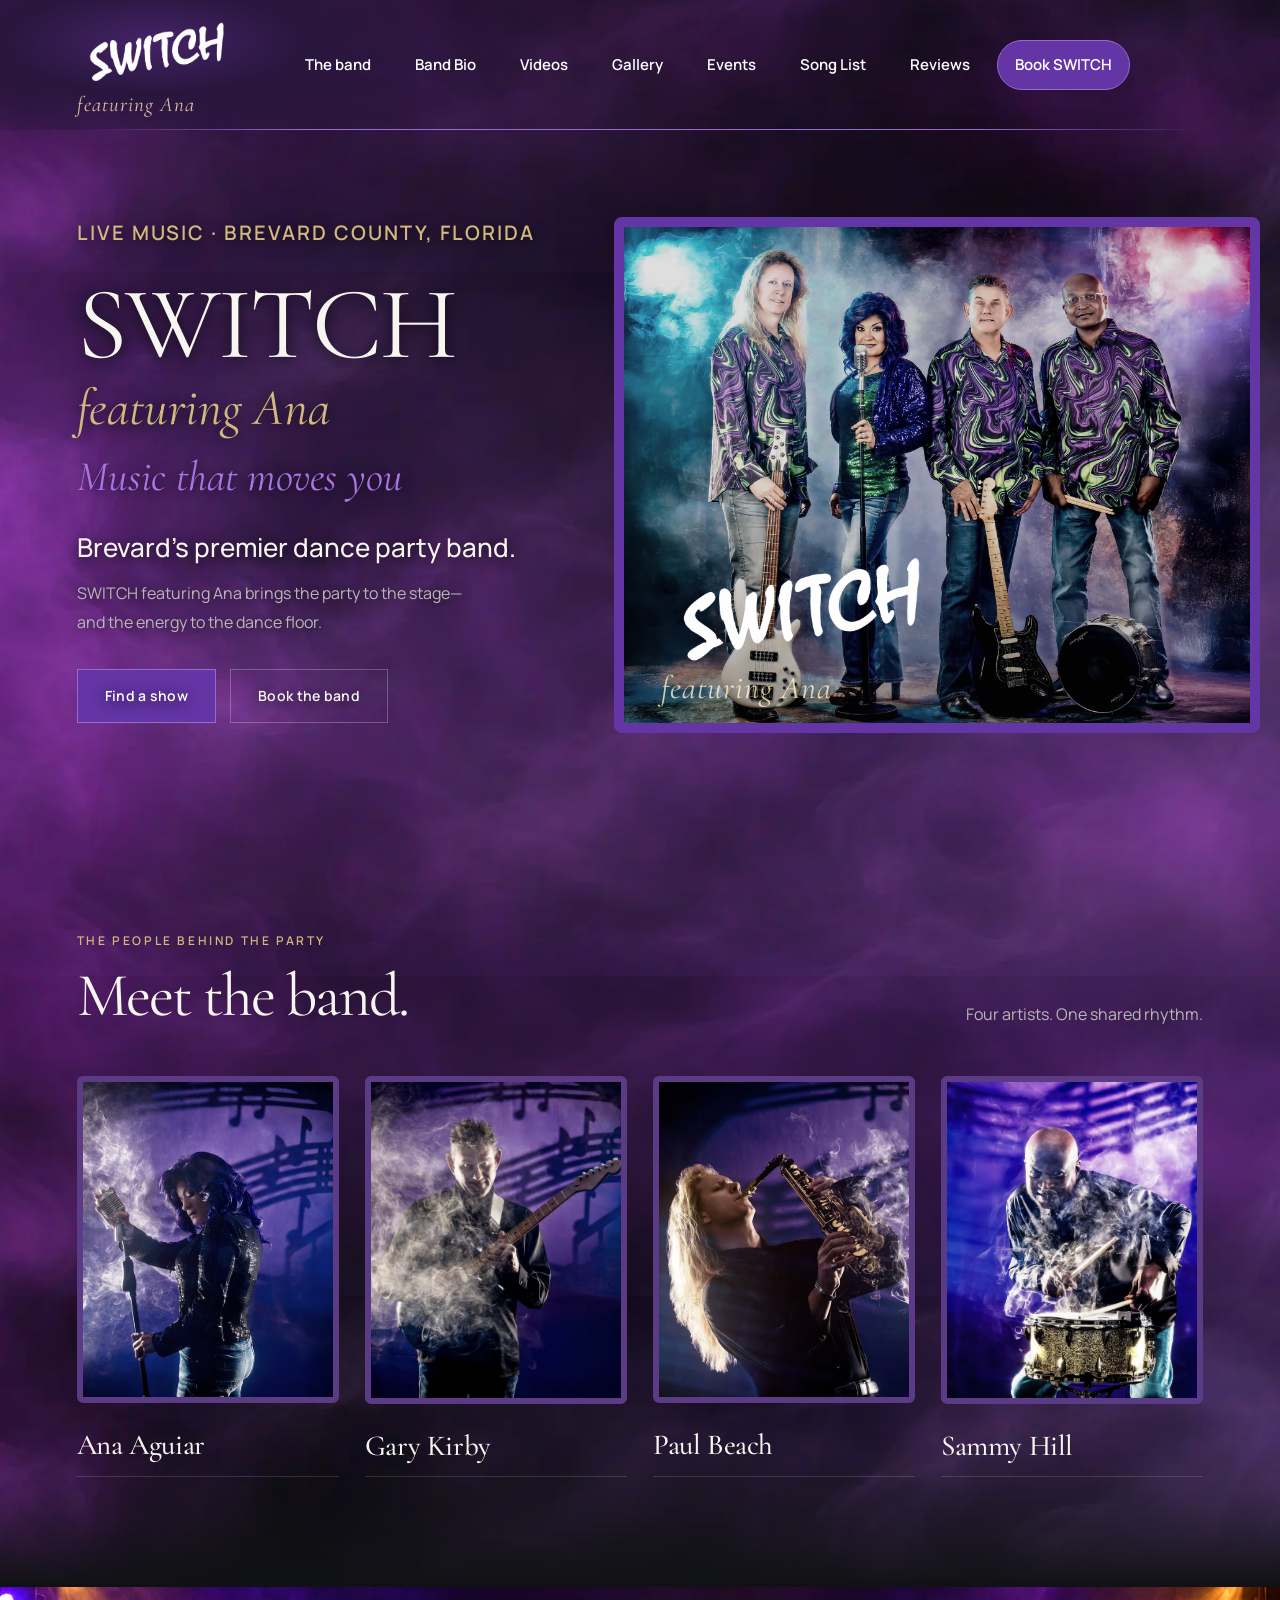
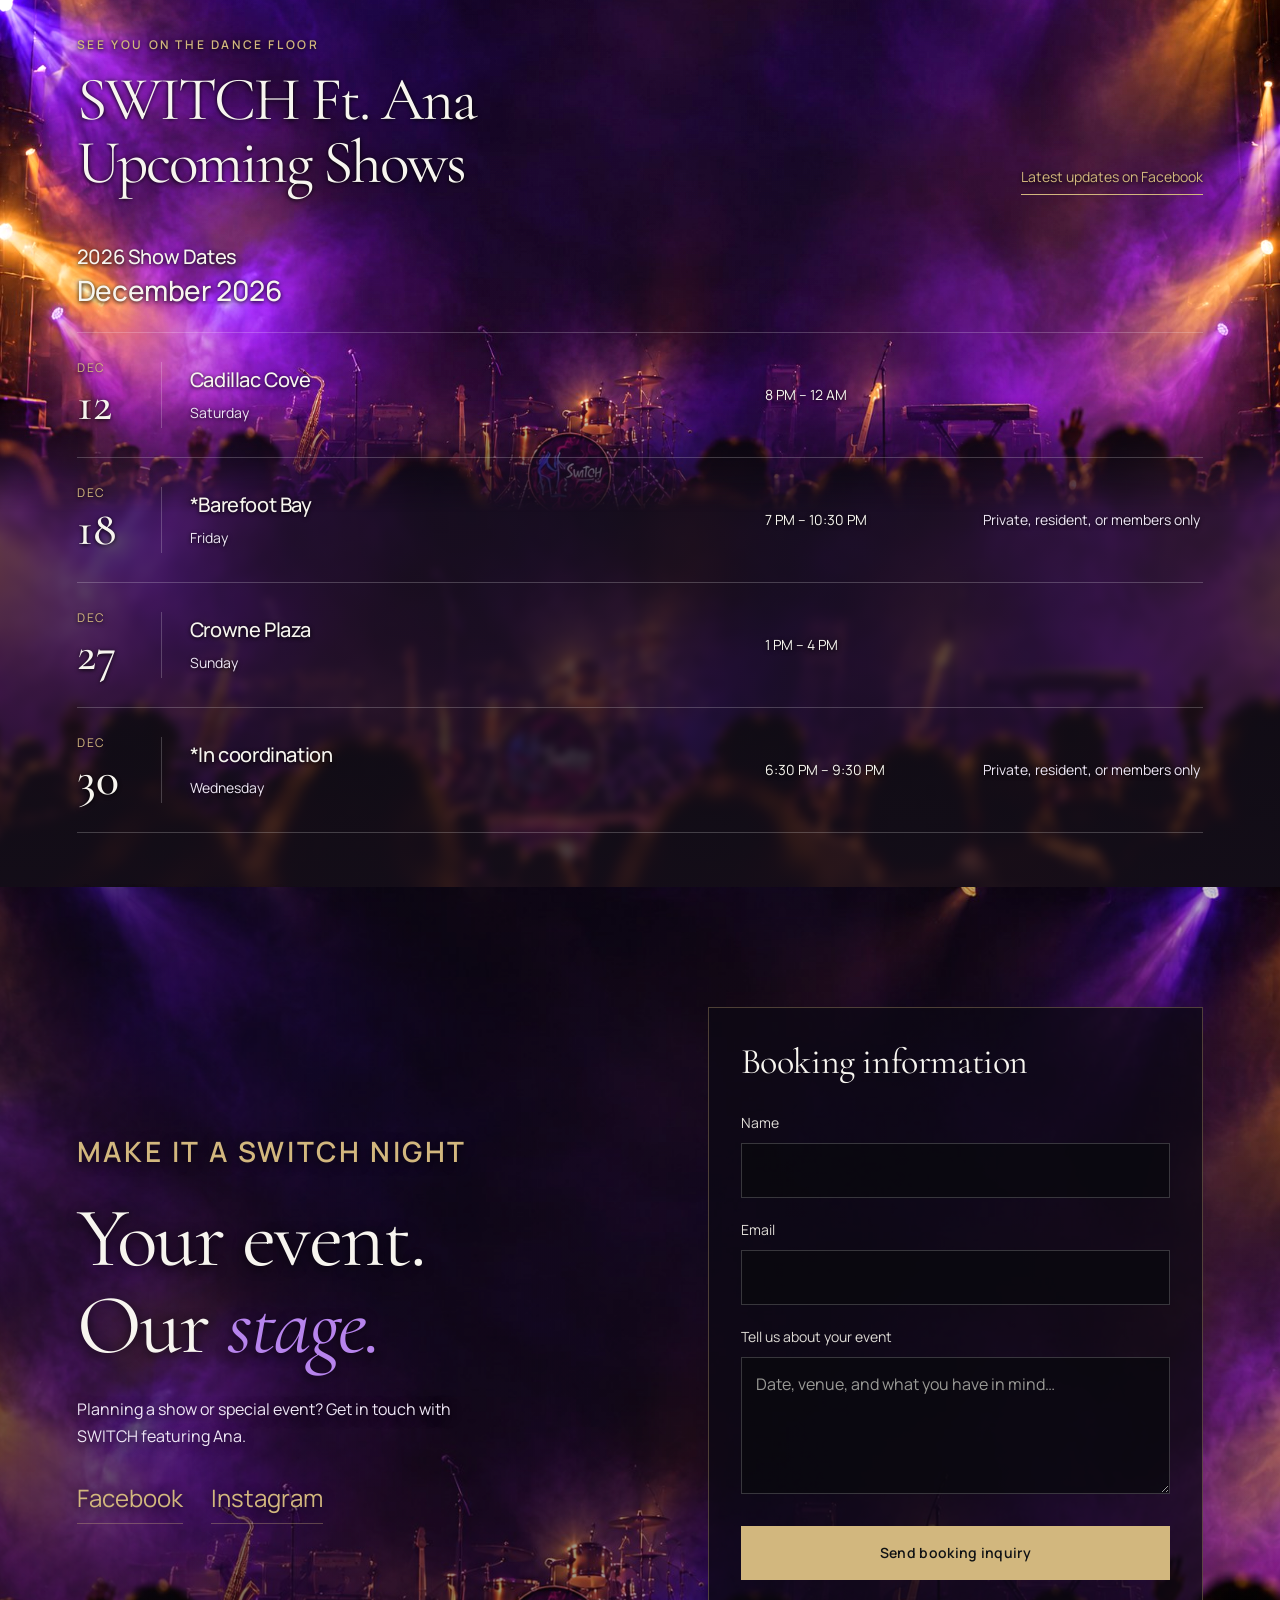
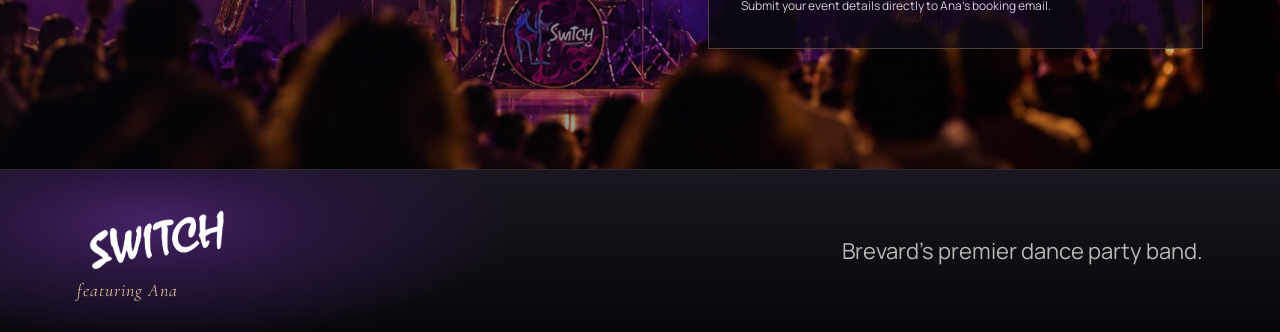
==== index.html @ efe0d5f7 "Match the animated mist to the Events stage haze" ====
<!doctype html>
<html lang="en">
<head>
  <meta charset="utf-8"><meta name="viewport" content="width=device-width, initial-scale=1">
  <script>
    // Fresh visits open at the top; section links within the site still work.
    if ('scrollRestoration' in history) history.scrollRestoration = 'manual';
    const arrivedFromSite = document.referrer && new URL(document.referrer).origin === location.origin;
    const isSectionLink = location.hash === '#events' || location.hash === '#booking';
    if (location.hash && !isSectionLink && !arrivedFromSite) {
      history.replaceState(history.state, '', location.pathname + location.search);
    }
    function scrollToHomeTop() {
      const root = document.documentElement;
      root.classList.add('jump-to-top');
      window.scrollTo(0, 0);
      root.classList.remove('jump-to-top');
    }

    function resetHomeScroll() {
      if (!location.hash || location.hash === '#top') scrollToHomeTop();
    }
    window.addEventListener('load', resetHomeScroll);
    window.addEventListener('pageshow', resetHomeScroll);
  </script>
  <title>SWITCH featuring Ana · Brevard’s premier dance party band</title>
  <meta name="description" content="SWITCH featuring Ana — Brevard's premier dance party band. Meet the band, explore shows, and plan your next event.">
  <link rel="icon" href="assets/favicon.svg" type="image/svg+xml"><link rel="stylesheet" href="style.css?v=larger-nav">
<style>
html.jump-to-top { scroll-behavior: auto; }

/* On phones, land on the band intro and the two-column portrait grid. */
.band-section { position: relative; }
#band { position: absolute; top: 0; }
@media (max-width: 700px) {
  .band-intro { position: relative; }
  #band { scroll-margin-top: 30px; }
}

/* Open Upcoming Shows at the top and fade the stage into the schedule. */
html:has(#events:target) {
  scroll-behavior: auto;
  scroll-padding-top: 0;
}
/* Keep the schedule in its own viewport-height scroll area. */
.home-page .events-section {
  display: grid;
  grid-template-rows: minmax(0, 1fr);
  height: 100svh;
  overflow: clip;
}
.home-page .events-scroll {
  position: relative;
  inset: auto;
  min-height: 0;
  margin-inline: 16px;
  padding-inline: calc(6vw - 16px);
  overflow-x: hidden;
  overflow-y: auto;
  touch-action: auto;
}

.home-page .events-stage-photo {
  width: auto;
  height: clamp(320px, 41vw, 550px);
  max-height: 65svh;
  aspect-ratio: auto;
  background: linear-gradient(#0e0a160d, #0e0a1633), var(--stage-photo) center 64% / cover no-repeat;
  filter: brightness(1.16) saturate(1.1);
  mask-image: linear-gradient(#000 78%, transparent);
}

.home-page .events-background::before {
  filter: blur(4px) brightness(1.1);
}
.home-page .events-background::after {
  background: linear-gradient(to bottom, #0e0a167a, #14101ba3 58%, #17101dd1);
}

/* Keep the drifting stage fog behind the content above Upcoming Shows. */
.home-page {
  position: relative;
  isolation: isolate;
}
.home-mist {
  position: absolute;
  inset: 0 0 auto;
  height: var(--mist-height, 100svh);
  z-index: -1;
  pointer-events: none;
  overflow: hidden;
  background:
    radial-gradient(ellipse at 0% 31%, #301344, transparent 60%),
    radial-gradient(ellipse at 100% 72%, #29113e, transparent 60%);
  mask-image: linear-gradient(#000 91%, transparent);
}
.home-mist::before,
.home-mist::after {
  content: "";
  position: absolute;
  inset: -48px -10%;
  background: url("assets/home-stage-mist.webp") center top / max(100%, 950px) auto repeat-y;
  mix-blend-mode: screen;
  will-change: transform;
}
.home-mist::before {
  opacity: .83;
  filter: saturate(1.6) brightness(1.12);
  animation: stage-mist-drift 22s ease-in-out infinite;
}
.home-mist::after {
  background-position: 38% 320px;
  opacity: .54;
  filter: saturate(1.8) brightness(1.2);
  animation: stage-mist-drift 31s ease-in-out -12s infinite reverse;
}
@keyframes stage-mist-drift {
  0%, 100% { transform: translate3d(-5%, 20px, 0) scale(1.035); }
  50% { transform: translate3d(5%, -25px, 0) scale(1); }
}
@media (max-width: 700px) {
  .home-mist::before { background-position: left top; }
  .home-mist::after { background-position: right 310px; }
}
@media (prefers-reduced-motion: reduce) {
  .home-mist::before,
  .home-mist::after {
    animation: none;
    will-change: auto;
  }
}
.home-page .hero-copy {
  text-shadow: 0 2px 14px #09080ecc;
}
.hero-copy h1 {
  font-size: clamp(60px, 8vw, 112px);
}
.hero-copy h1 span {
  display: block;
  margin-top: 5px;
  color: #d2b77e;
  font-size: clamp(30px, 4vw, 54px);
  font-style: italic;
  letter-spacing: normal;
}
.hero-tagline {
  margin: 20px 0 0;
  color: #a875e2;
  font: italic 400 clamp(27px, 3.3vw, 46px)/1.1 var(--serif);
}

.home-photo-frame{position:relative}
.home-photo-title{position:absolute;left:6%;bottom:2%;z-index:1;margin:0;font:700 clamp(38px,4.5vw,76px)/.95 var(--sans);letter-spacing:4px;color:#f7f5ef;text-shadow:0 2px 14px #000;pointer-events:none}
.home-photo-title span{display:block;font:italic 400 clamp(24px,2.5vw,38px)/1.3 var(--serif);letter-spacing:1px;color:#d2b77e;margin-top:10px}
@media(max-width:700px){.home-photo-title{font-size:clamp(38px,10vw,76px)}.home-photo-title span{font-size:clamp(24px,6vw,34px)}}
.home-photo-frame::after {
  content: "";
  position: absolute;
  inset: 60% 0 0;
  background: linear-gradient(transparent, rgba(9, 8, 14, .27));
  pointer-events: none;
}
</style><style>
/* Stage lighting carries the concert atmosphere into booking. */
.booking-section{
  position:relative;
  max-width:none;
  min-height:760px;
  background:linear-gradient(90deg,rgba(9,8,14,.58),rgba(9,8,14,.18)),url("assets/events-background-sax.jpg") center bottom/cover no-repeat;
  background-attachment:scroll;
  color:#f7f5ef;
}
.booking-copy{text-shadow:0 2px 12px rgba(0,0,0,.8)}
.booking-copy>p:not(.eyebrow){color:#eee6f5}
.booking-section form{
  background:rgba(12,8,20,.76);
  border:1px solid rgba(210,183,126,.32);
  padding:32px;
}
.booking-section input,.booking-section textarea{background:rgba(9,8,14,.8)}
.booking-section .form-note{color:#d7cede}
@media(max-width:700px){
  .booking-section{min-height:0;background-position:44% bottom;gap:36px}
  .booking-section form{padding:24px 20px}
}

/* Show the Events concert photo clearly behind the phone booking introduction. */
@media(max-width:700px){
  .booking-section{display:block;padding:0;background:#09080e;min-height:0}
  .booking-copy{min-height:100svh;padding:48px 6%;display:flex;flex-direction:column;justify-content:center;background:linear-gradient(180deg,rgba(9,8,14,.18),rgba(9,8,14,.5)),url("assets/events-background-sax.jpg") center center/cover no-repeat}
  .booking-section form{margin:32px 6% 48px}
}

/* Anchor social links at the bottom of the phone booking photo. */
@media(max-width:700px){
  .booking-copy{position:relative;padding-bottom:100px}
  .booking-copy .social{position:absolute;left:6%;right:6%;bottom:28px}
}

/* Place phone booking contact links at the top and bottom of the photo. */
@media(max-width:700px){
  .booking-copy{padding-top:96px;padding-bottom:96px}
  .booking-copy>p:has(>a[href^="mailto:"]){position:absolute;top:0;left:6%;right:6%;max-width:none;margin:0;padding:12px 0;line-height:1.5}
  .booking-copy .social{left:6%;right:6%;bottom:0;padding:12px 0}
}

/* Return Ana's email to the booking text inside the phone photo. */
@media(max-width:700px){
  .booking-copy{padding-top:48px}
  .booking-copy>p:has(>a[href^="mailto:"]){position:static;top:auto;left:auto;right:auto;max-width:390px;margin:28px 0;padding:0}
}

</style><style>.hero-photo .home-photo-title .home-band-logo{transform:translateY(clamp(14px,1.6vw,22px))}</style></head>
<body id="top" class="home-page">
<div class="home-mist" aria-hidden="true"></div>
<a class="skip" href="#main">Skip to content</a>
<header class="header"><a class="wordmark" href="index.html" aria-label="SWITCH featuring Ana home"><img class="header-band-logo" src="assets/switch-mistral-wordmark.png" alt="SWITCH"><span>featuring Ana</span></a><nav aria-label="Main navigation"><a href="index.html#band">The band</a><a href="band-bio.html#who-we-are">Band Bio</a><a href="videos.html#videos">Videos</a><a href="photos.html#gallery">Gallery</a><a href="#events">Events</a><a href="song-list.html#songs"><svg class="song-list-icon" viewBox="0 0 24 24" width="18" height="18" fill="none" stroke="currentColor" stroke-width="2" stroke-linecap="round" stroke-linejoin="round" aria-hidden="true"><path d="M9 18V5l12-2v13M9 5v4l12-2"/><ellipse cx="6" cy="18" rx="3" ry="2"/><ellipse cx="18" cy="16" rx="3" ry="2"/></svg><span>Song List</span></a><a href="reviews.html#reviews">Reviews</a><a href="#booking" class="nav-book">Book SWITCH</a></nav></header>
<main id="main">
<div class="home-intro">
<section class="hero">
  <div class="hero-copy"><p class="eyebrow">Live music · Brevard County, Florida</p><h1>SWITCH <span>featuring Ana</span></h1><p class="hero-tagline">Music that moves you</p><p class="intro">Brevard’s premier dance party band.</p><p class="hero-description">SWITCH featuring Ana brings the party to the stage—and the energy to the dance floor.</p><div class="hero-buttons"><a class="button primary" href="#events">Find a show</a><a class="button secondary" href="#booking">Book the band</a></div></div>
  <figure class="hero-photo"><div class="home-photo-frame"><img src="assets/switch-band-portrait.jpg" alt="SWITCH featuring Ana band portrait with colorful stage lighting"><div class="home-photo-title" aria-hidden="true"><img class="home-band-logo" src="assets/switch-mistral-wordmark.png" alt="" width="1920" height="832"><span>featuring Ana</span></div></div></figure>
</section>
<section class="section band-section"><div class="section-heading"><div><p class="eyebrow">The people behind the party</p><h2>Meet the band.</h2></div><p class="band-intro"><span id="band"></span>Four artists. One shared rhythm.</p></div>
<div class="band-grid">
  <article class="member"><img src="assets/ana-stage.jpeg" alt="Ana Aguiar" loading="lazy"><div><h3>Ana Aguiar</h3></div></article>
  <article class="member"><img src="assets/gary-stage.jpeg" alt="Gary Kirby" loading="lazy"><div><h3>Gary Kirby</h3></div></article>
  <article class="member"><img src="assets/paul-stage.jpeg" alt="Paul Beach" loading="lazy"><div><h3>Paul Beach</h3></div></article>
  <article class="member"><img src="assets/sammy-stage.jpeg" alt="Sammy Hill" loading="lazy"><div><h3>Sammy Hill</h3></div></article>
</div></section>
</div>
<section class="section events-section" id="events"><div class="events-background" aria-hidden="true"><div class="events-stage-photo"></div></div><div class="events-scroll" role="region" aria-label="Show schedule" tabindex="0"><div class="section-heading"><div><p class="eyebrow">See you on the dance floor</p><h2>SWITCH Ft. Ana<br>Upcoming Shows</h2></div><a class="text-link" href="https://www.facebook.com/switchfeaturingana" target="_blank" rel="noopener noreferrer">Latest updates on Facebook</a></div>
<h3>2026 Show Dates</h3>
<div class="schedule-month"><h3 class="schedule-month-title">November 2026</h3><div class="event-list"><article class="event"><div class="date"><span>NOV</span><strong>21</strong></div><div class="venue"><h3>Cadillac Cove</h3><p>Saturday</p></div><p class="time">8 PM – 12 AM</p><span class="event-note"></span></article><article class="event"><div class="date"><span>NOV</span><strong>28</strong></div><div class="venue"><h3>Crowne Plaza</h3><p>Saturday</p></div><p class="time">6 PM – 9 PM</p><span class="event-note"></span></article></div></div><div class="schedule-month"><h3 class="schedule-month-title">December 2026</h3><div class="event-list"><article class="event"><div class="date"><span>DEC</span><strong>05</strong></div><div class="venue"><h3>Lou’s Blues</h3><p>Saturday</p></div><p class="time">9 PM – 1 AM</p><span class="event-note"></span></article><article class="event"><div class="date"><span>DEC</span><strong>12</strong></div><div class="venue"><h3>Cadillac Cove</h3><p>Saturday</p></div><p class="time">8 PM – 12 AM</p><span class="event-note"></span></article><article class="event"><div class="date"><span>DEC</span><strong>18</strong></div><div class="venue"><h3>*Barefoot Bay</h3><p>Friday</p></div><p class="time">7 PM – 10:30 PM</p><span class="event-note">Private, resident, or members only</span></article><article class="event"><div class="date"><span>DEC</span><strong>27</strong></div><div class="venue"><h3>Crowne Plaza</h3><p>Sunday</p></div><p class="time">1 PM – 4 PM</p><span class="event-note"></span></article><article class="event"><div class="date"><span>DEC</span><strong>30</strong></div><div class="venue"><h3>*In coordination</h3><p>Wednesday</p></div><p class="time">6:30 PM – 9:30 PM</p><span class="event-note">Private, resident, or members only</span></article></div></div><p class="schedule-note"><a class="text-link" href="https://www.spacecoastlive.com/bands/touch-d" target="_blank" rel="noopener noreferrer">View SWITCH on Space Coast Live ↗</a></p></div></section>
<section class="section booking-section"><div class="booking-copy"><p class="eyebrow" id="booking">Make it a SWITCH night</p><h2>Your event.<br>Our <em>stage.</em></h2><p>Planning a show or special event? Get in touch with SWITCH featuring Ana.</p><div class="social"><a href="https://www.facebook.com/switchfeaturingana" target="_blank" rel="noopener noreferrer">Facebook</a><a href="https://www.instagram.com/switch.featuring.ana" target="_blank" rel="noopener noreferrer">Instagram</a></div></div>
<form id="booking-form" action="https://formsubmit.co/Ananfriendsent@aol.com" method="POST"><input type="hidden" name="_subject" value="SWITCH featuring Ana — Booking inquiry"><input type="hidden" name="_template" value="table"><input type="hidden" name="_url" value="https://switchftana.com/"><h3>Booking information</h3><label for="name">Name</label><input id="name" name="name" autocomplete="name" required><label for="email">Email</label><input id="email" name="email" type="email" autocomplete="email" required><label for="message">Tell us about your event</label><textarea id="message" name="message" rows="4" placeholder="Date, venue, and what you have in mind…" required></textarea><button type="submit" class="button primary">Send booking inquiry</button><p class="form-note">Submit your event details directly to Ana’s booking email.</p></form></section>
</main>
<footer><a class="wordmark" href="#" aria-label="SWITCH featuring Ana home"><img class="footer-band-logo" src="assets/switch-mistral-wordmark.png" alt="SWITCH"><span>featuring Ana</span></a><p>Brevard’s premier dance party band.</p></footer>
<script>
  const mist = document.querySelector('.home-mist');
  const header = document.querySelector('.header');
  const intro = document.querySelector('.home-intro');
  const eventsSection = document.querySelector('#events');
  const sizeMist = () => mist.style.setProperty('--mist-height', eventsSection.offsetTop + 'px');
  sizeMist();
  const mistLayout = new ResizeObserver(sizeMist);
  mistLayout.observe(header);
  mistLayout.observe(intro);

  document.querySelector('footer .wordmark').addEventListener('click', event => {
    if (event.button !== 0 || event.metaKey || event.ctrlKey || event.shiftKey || event.altKey) return;
    event.preventDefault();
    if (location.hash) history.replaceState(history.state, '', location.pathname + location.search);
    // Move keyboard focus to the header only for non-pointer activation.
    if (event.detail === 0) {
      document.querySelector('.header .wordmark').focus({ preventScroll: true });
    }
    scrollToHomeTop();
  });
</script>
<script src="script.js?v=booking-delivery-20261115"></script>
<script src="space-coast-events.js?v=20261111"></script></body></html>
---- style.css ----
@import url('https://fonts.googleapis.com/css2?family=Cormorant+Garamond:ital,wght@0,400;0,500;0,600;1,400;1,500&family=Manrope:wght@400;500;600;700&display=swap');
:root{--bg:#101214;--surface:#191b1e;--ink:#f7f5ef;--muted:#b9b8b5;--gold:#d2b77e;--line:#ffffff24;--serif:'Cormorant Garamond',Georgia,serif;--sans:'Manrope',Arial,sans-serif}
*{box-sizing:border-box}html{scroll-behavior:smooth;scroll-padding-top:30px}body{margin:0;background:var(--bg);color:var(--ink);font:400 16px/1.7 var(--sans);-webkit-font-smoothing:antialiased}a{color:inherit;text-decoration:none}a:hover{text-decoration:underline;text-underline-offset:6px}button,input,textarea{font:inherit}button,a,input,textarea{touch-action:manipulation}a:focus-visible,button:focus-visible,input:focus-visible,textarea:focus-visible{outline:2px solid var(--gold);outline-offset:6px}.skip{position:fixed;top:-100px;padding:12px;background:var(--ink);color:var(--bg);z-index:50}.skip:focus{top:10px}.header{max-width:1600px;margin:auto;min-height:110px;padding:24px 6%;display:flex;align-items:center;justify-content:space-between;gap:24px;border-bottom:1px solid var(--line)}.wordmark{font:600 34px/1 var(--sans);letter-spacing:6px}.wordmark span{display:block;font:italic 400 21px/1.2 var(--serif);letter-spacing:1px;margin-top:5px;color:var(--gold)}nav{display:flex;align-items:center;gap:36px;font-size:15px}.hero{max-width:1600px;margin:auto;display:grid;grid-template-columns:.85fr 1.15fr;min-height:690px;align-items:center;padding:68px 0 70px 6%;gap:4%}.hero-copy{padding:20px 0 28px;position:relative;z-index:1}.eyebrow{text-transform:uppercase;letter-spacing:2.6px;font-size:12px;font-weight:600;color:var(--gold);margin:0 0 24px}h1,h2{font-family:var(--serif);font-weight:400;line-height:1.02;letter-spacing:-2px;margin:0}h1{font-size:clamp(74px,7.7vw,122px)}em{font-weight:400;color:var(--gold)}.intro{font-size:18px;margin:28px 0 12px;font-weight:500}.hero-description{color:var(--muted);max-width:390px;margin:0 0 32px;line-height:1.8}.hero-buttons{display:flex;gap:14px;flex-wrap:wrap}.button{display:inline-flex;justify-content:center;align-items:center;min-height:52px;padding:14px 27px;font-size:14px;letter-spacing:.3px;font-weight:600;border:1px solid transparent;cursor:pointer;transition:background .2s,color .2s}.primary{background:var(--gold);color:var(--bg)}.primary:hover{background:#e5cb94;text-decoration:none}.secondary{border-color:#ffffff40;background:transparent;color:var(--ink)}.secondary:hover{background:#ffffff0e;text-decoration:none}.hero-photo{margin:0;position:relative;align-self:stretch;display:flex;flex-direction:column;justify-content:center;padding:14px 0 14px 18px}.hero-photo::before{content:'';position:absolute;inset:0 7% 35px 0;border:1px solid #d2b77e45;pointer-events:none}.hero-photo img{position:relative;display:block;width:100%;height:510px;object-fit:cover;object-position:48% center;filter:saturate(.65) brightness(.87)}.hero-photo figcaption{position:relative;padding:20px 24px 0 0;color:var(--muted);font-size:12px;letter-spacing:.8px}.hero-photo figcaption span{color:var(--gold);font-weight:600;letter-spacing:2px;margin-right:12px}.ribbon{max-width:1408px;margin:0 auto;display:flex;justify-content:space-between;gap:24px;padding:27px 0;border-top:1px solid var(--line);border-bottom:1px solid var(--line);color:var(--muted);font-size:12px;letter-spacing:2px;text-transform:uppercase}.ribbon span:first-child{color:var(--gold)}.section{max-width:1600px;margin:auto;padding:110px 6%}.section-heading{display:flex;align-items:flex-end;justify-content:space-between;gap:30px;margin-bottom:48px}h2{font-size:clamp(48px,4.8vw,76px)}.section-heading .eyebrow{margin-bottom:14px}.section-heading>p{color:var(--muted);margin:0;font-size:16px}.band-grid{display:grid;grid-template-columns:repeat(4,minmax(0,1fr));gap:26px}.member{margin:0}.member img{display:block;width:100%;aspect-ratio:4/5;object-fit:cover;filter:saturate(.65);transition:filter .3s}.member:hover img{filter:saturate(1)}.member>div{padding:22px 0 10px;display:flex;gap:16px;align-items:baseline;border-bottom:1px solid var(--line)}.member span{color:var(--gold);font-size:12px;letter-spacing:1px}h3{margin:0;font-weight:500;font-size:20px;line-height:1.4;letter-spacing:-.4px}.member h3{font-family:var(--serif);font-size:29px}.events-section{background:#f2f1ed;color:#202224;max-width:none}.events-section>.section-heading,.event-list,.schedule-note{max-width:1408px;margin-left:auto;margin-right:auto}.events-section .eyebrow{color:#80652f}.text-link{font-size:14px;border-bottom:1px solid currentColor;padding-bottom:5px;color:#6b522a}.event{display:grid;grid-template-columns:85px minmax(0,1fr) 170px 150px;gap:28px;align-items:center;padding:29px 0;border-top:1px solid #20222425}.event:last-child{border-bottom:1px solid #20222425}.date{line-height:1;text-align:left;border-right:1px solid #20222425}.date span{display:block;font-size:12px;letter-spacing:1.8px;color:#80652f;margin-bottom:6px}.date strong{font:500 48px/1 var(--serif)}.venue h3{font-size:20px}.venue p{font-size:14px;color:#63645f;margin:7px 0 0}.time{font-size:14px;margin:0;white-space:nowrap}.event>a{font-size:14px;color:#6b522a}.event-note{font-size:14px;color:#63645f}.schedule-note{font-size:13px;color:#63645f;margin-top:24px;margin-bottom:0}.booking-section{display:grid;grid-template-columns:1fr 1fr;gap:12%;align-items:center;padding-top:120px;padding-bottom:120px}.booking-copy h2{font-size:clamp(64px,6.6vw,102px)}.booking-copy>p:not(.eyebrow){color:var(--muted);max-width:390px;margin:28px 0}.social{display:flex;gap:28px;font-size:14px;color:var(--gold)}.social a{border-bottom:1px solid #d2b77e55;padding-bottom:4px}form{border:1px solid var(--line);background:var(--surface);padding:36px 40px}form h3{font:400 36px/1.2 var(--serif);margin-bottom:28px}label{display:block;margin:20px 0 8px;font-size:14px;color:#dedbd5}input,textarea{width:100%;min-width:0;color:var(--ink);background:var(--bg);border:1px solid #ffffff30;border-radius:0;padding:13px 14px}input::placeholder,textarea::placeholder{color:#9a9a96}textarea{resize:vertical}form .button{width:100%;margin-top:24px}.form-note{font-size:12px;color:var(--muted);margin:16px 0 0;line-height:1.7}#inquiry-preview{border-top:1px solid var(--line);padding-top:20px;margin-top:24px;white-space:pre-wrap;overflow-wrap:anywhere;font-size:14px}footer{display:flex;align-items:center;justify-content:space-between;gap:30px;max-width:1600px;margin:auto;padding:38px 6%;border-top:1px solid var(--line)}footer .wordmark{font-size:25px;letter-spacing:4px}footer .wordmark span{font-size:18px}footer p,footer>a:last-child{color:var(--muted);font-size:14px}
@media(min-width:1601px){.ribbon{max-width:1408px}}
@media(max-width:1600px){.ribbon{margin-left:6%;margin-right:6%}}
@media(max-width:1000px){.hero{min-height:580px;padding-top:50px;padding-bottom:50px;gap:3%;grid-template-columns:1fr 1fr}h1{font-size:86px}.hero-photo img{height:440px}.intro{font-size:16px}.section{padding-top:80px;padding-bottom:80px}.band-grid{gap:18px}.member h3{font-size:25px}.event{grid-template-columns:70px minmax(0,1fr) 140px;gap:20px}.event>a,.event-note{grid-column:2}.booking-section{gap:6%}form{padding:30px}.section-heading{gap:24px}.section-heading>p{max-width:210px}}
@media(max-width:700px){.header{min-height:95px;padding:20px 6%;gap:16px}.wordmark{font-size:26px;letter-spacing:4px}.wordmark span{font-size:19px}nav{gap:18px}nav .nav-book{padding:10px 14px}nav>a:first-child{display:none}.hero{display:flex;flex-direction:column;align-items:stretch;padding:42px 6% 38px;gap:30px;min-height:0}.hero-copy{padding:0}h1{font-size:clamp(70px,15vw,105px)}.hero-copy h1 br{display:none}.eyebrow{letter-spacing:2px;margin-bottom:22px}.intro{margin-top:24px;font-size:18px}.hero-description{max-width:100%;margin-bottom:26px}.hero-photo{padding:12px 0 12px 12px}.hero-photo img{height:auto;aspect-ratio:1.47;object-position:center}.hero-photo::before{inset:0 18px 35px 0}.hero-photo figcaption{font-size:12px;padding-top:16px}.ribbon{font-size:12px;letter-spacing:1px;padding:22px 0}.ribbon span:last-child{display:none}.section{padding:64px 6%}.section-heading{flex-direction:column;align-items:flex-start;gap:20px;margin-bottom:32px}.section-heading>p{max-width:none}h2{font-size:52px;letter-spacing:-1.3px}.band-grid{grid-template-columns:repeat(2,minmax(0,1fr));gap:26px 18px}.member>div{gap:10px;padding:15px 0 10px}.member h3{font-size:26px}.member img{aspect-ratio:1/1.15}.event{grid-template-columns:58px minmax(0,1fr);gap:9px 18px;padding:24px 0}.date{grid-row:span 2}.date strong{font-size:42px}.venue h3{font-size:18px}.venue p{font-size:14px}.time{grid-column:2}.event>a,.event-note{grid-column:2}.booking-section{grid-template-columns:1fr;gap:40px}.booking-copy h2{font-size:76px}.booking-copy>p:not(.eyebrow){max-width:100%}form{padding:28px 24px}footer{flex-wrap:wrap;padding:32px 6%;gap:25px}footer p{order:3;width:100%;margin:0}footer>a:last-child{max-width:150px}.button{padding:13px 22px}}
@media(max-width:380px){nav{gap:12px;font-size:14px}.wordmark{font-size:23px;letter-spacing:3px}.nav-book{padding:9px!important}.member h3{font-size:23px}.hero-buttons{gap:10px}.button{padding:13px 18px}.ribbon{letter-spacing:.3px}}
@media(prefers-reduced-motion:reduce){html{scroll-behavior:auto}*{transition:none!important}}

/* Purple navigation tiles, shared by every page. */
.header{flex-wrap:wrap}nav{gap:10px;flex-wrap:wrap;justify-content:flex-end}nav>a,nav .nav-book{display:inline-flex;align-items:center;justify-content:center;min-height:46px;padding:11px 17px;color:#fff;font-weight:600}nav>a:hover,nav>a[aria-current="page"]{text-decoration:underline;text-underline-offset:5px}.inner-page{min-height:65vh}.inner-page .section{padding-top:55px}.back-link{font-size:14px;color:var(--gold);border-bottom:1px solid #d2b77e55;padding-bottom:5px}.page-heading{margin:45px 0 50px;max-width:900px}.page-heading .eyebrow{margin-bottom:18px}.page-heading h1{font-size:clamp(54px,6vw,90px)}.bio-layout{display:grid;grid-template-columns:1.2fr 1fr;gap:6%;align-items:center}.bio-photo{display:block;width:100%;aspect-ratio:1.5;object-fit:cover}.bio-copy p{color:var(--muted);margin:0 0 24px}.page-members{margin-top:80px}.page-members h2{margin-bottom:35px}.video-empty{border:1px solid #976bce66;background:#6435a518;padding:48px;max-width:850px}.video-empty h2{font-size:44px}.video-empty p{color:var(--muted);margin:20px 0 28px}.photo-gallery{display:grid;grid-template-columns:repeat(2,minmax(0,1fr));gap:32px}.photo-gallery figure{margin:0}.photo-gallery img{display:block;width:100%;aspect-ratio:4/5;object-fit:cover}.photo-gallery .gallery-wide{grid-column:1/-1}.photo-gallery .gallery-wide img{aspect-ratio:1.8}.photo-gallery figcaption{padding:16px 0;color:var(--muted);border-bottom:1px solid var(--line)}
@media(max-width:1000px){.header{gap:22px}nav{max-width:100%;gap:8px}nav>a,nav .nav-book{padding:10px 14px}}
@media(max-width:700px){.header{align-items:flex-start}nav{width:100%;justify-content:flex-start;display:grid;grid-template-columns:repeat(3,minmax(0,1fr));gap:8px}nav>a:first-child{display:inline-flex}nav>a,nav .nav-book{min-height:46px;padding:10px 8px;font-size:14px}.inner-page .section{padding-top:32px}.page-heading{margin:32px 0}.bio-layout{grid-template-columns:1fr;gap:28px}.page-members{margin-top:55px}.video-empty{padding:28px 22px}.video-empty h2{font-size:36px}.photo-gallery{gap:24px 16px}.photo-gallery .gallery-wide img{aspect-ratio:1.4}}
@media(max-width:380px){nav{grid-template-columns:repeat(2,minmax(0,1fr))}.nav-book{padding:10px 8px!important}}

.performance-video{margin:0;max-width:1100px}.performance-video video{display:block;width:100%;height:auto;aspect-ratio:910/512;background:#000;border:1px solid #976bce66;border-radius:5px}.performance-video figcaption{padding:18px 0;color:var(--muted);font-size:16px;border-bottom:1px solid var(--line)}

.performance-video + .performance-video{margin-top:48px}

/* Keep the complete band portrait visible on every screen. */
.hero-photo img{height:auto;aspect-ratio:auto;object-fit:contain;}
.hero-photo{transform:translateX(-20px)}
@media(max-width:700px){.hero-photo{transform:translateX(-8px)}}

.page-heading .stage-heading{padding-left:20px}

.member img[src="assets/paul-stage.jpeg"],.photo-gallery img[src="assets/paul-stage.jpeg"]{object-position:15% center}

.photo-gallery .anniversary-poster{grid-column:1/-1;width:100%;max-width:800px;margin-inline:auto}.photo-gallery .anniversary-poster img{height:auto;aspect-ratio:auto;object-fit:contain}

.artist-biography{margin-top:64px;padding-top:40px;border-top:1px solid var(--line);max-width:950px}.artist-biography h2{font-size:clamp(36px,4vw,58px);line-height:1.15;letter-spacing:-1px;margin-bottom:26px}.artist-biography p{font-size:1.5rem;line-height:1.8;color:var(--muted);margin:0 0 24px}

.bio-copy p{font-size:1.5rem;line-height:1.8}

.hero-copy .eyebrow{font-size:1.25rem;line-height:1.5;letter-spacing:2px}

.hero-copy .intro{font-size:1.625rem;line-height:1.5}

.schedule-month{max-width:1408px;margin:0 auto 48px}.schedule-month-title{font-size:1.75rem;margin-bottom:22px}.events-section .event{grid-template-columns:85px minmax(0,1fr) 190px 220px}.events-section .event-note{font-size:14px;line-height:1.5}@media(max-width:1000px){.events-section .event{grid-template-columns:70px minmax(0,1fr) 190px}.events-section .event-note{grid-column:2}}@media(max-width:700px){.events-section .event{grid-template-columns:58px minmax(0,1fr)}.events-section h2{font-size:clamp(36px,8vw,52px)}.schedule-month-title{font-size:1.5rem}}

.photo-gallery .heritage-photo{grid-column:1/-1}.photo-gallery .heritage-photo img{height:auto;aspect-ratio:auto;object-fit:contain}

.page-heading.photos-heading{max-width:1100px;margin:80px auto 90px;text-align:center}.photos-heading h1{line-height:1.18;letter-spacing:-1px}.photos-heading .eyebrow{margin-bottom:28px}
@media(max-width:700px){.page-heading.photos-heading{margin:56px auto 64px}.photos-heading h1{font-size:clamp(40px,8vw,56px);line-height:1.2;letter-spacing:0}}

.photo-gallery .stage-plot{grid-column:1/-1}.photo-gallery .stage-plot img{height:auto;aspect-ratio:auto;object-fit:contain}

.photo-gallery .gallery-portrait img{height:auto;aspect-ratio:auto;object-fit:contain}

/* Song List navigation and page. */
nav>a .song-list-icon{display:none}.song-list-content{max-width:950px}.song-list-empty{color:var(--muted);font-size:1.125rem}#song-list{padding-left:1.5rem;font-size:1.125rem;line-height:1.8}

/* Keep the stage lights visible behind the scrolling schedule. */
.events-section{position:relative;isolation:isolate;background:#100a19;color:#f7f5ef;text-shadow:0 1px 4px #000}
.events-background {
  --stage-photo: url("assets/events-background-sax.jpg");
  position: absolute;
  inset: 0;
  z-index: -1;
  overflow: hidden;
  pointer-events: none;
}
.events-background::before,
.events-background::after {
  content: "";
  position: absolute;
  inset: 0;
}
.events-background::before {
  inset: -12px;
  background: var(--stage-photo) center / cover no-repeat;
  filter: blur(7px);
}
.events-background::after {
  background:
    radial-gradient(ellipse at 20% 5%, #59359055 0%, transparent 60%),
    linear-gradient(to bottom, #0e0a16a6, #14101bc2 58%, #17101de0);
}
/* Fade the clear stage shot into the softer background below. */
.events-stage-photo {
  position: absolute;
  z-index: 1;
  inset: 0 0 auto;
  width: 100%;
  aspect-ratio: 1672 / 941;
  max-height: min(52svh, 400px);
  background: linear-gradient(#0e0a1633, #0e0a164d), var(--stage-photo) center 68% / cover no-repeat;
  mask-image: linear-gradient(#000 89%, transparent);
}

.events-section .eyebrow,.events-section .text-link,.events-section .date span{color:#d2b77e}
.events-section .event,.events-section .date{border-color:#ffffff35}
.events-section .venue p,.events-section .event-note,.events-section .schedule-note{color:#eee6f5}


/* Bring the Photos heading and gallery closer to the navigation. */
.inner-page .section:has(>.photos-heading){padding-top:24px}
.page-heading.photos-heading{margin:12px auto 36px}
@media(max-width:700px){.inner-page .section:has(>.photos-heading){padding-top:16px}.page-heading.photos-heading{margin:8px auto 28px}}

/* Use the phone Events experience on every screen. */
.events-section{height:100svh;min-height:0;padding:0;overflow:hidden}
.events-scroll{display:block;position:absolute;inset:0;overflow-x:hidden;overflow-y:auto;padding:48px 6% 40px;-webkit-overflow-scrolling:touch;touch-action:pan-y pinch-zoom}
.events-scroll>.section-heading{max-width:1408px;margin-left:auto;margin-right:auto}
.events-scroll:focus-visible{outline:2px solid var(--gold);outline-offset:-2px}
@media (max-width: 700px) {
  .events-background::before { background-position: 18% top; }
}
.performance-video video{border:6px solid #6435a5;border-radius:6px;box-shadow:none;aspect-ratio:auto}
.performance-video .vertical-video-frame{border:6px solid #6435a5;border-radius:6px;box-shadow:none}
.performance-video .vertical-video-frame video{border:0;border-radius:0;box-shadow:none}

.photo-gallery .concert-poster{grid-column:1/-1;width:100%;margin:0}.photo-gallery .concert-poster img{width:100%;height:auto;aspect-ratio:auto;object-fit:contain}

/* Match the video frames, directly against each photo edge. */
.photo-gallery img{box-sizing:border-box;border:6px solid #6435a5;border-radius:6px}

/* End the first photo frame at the stage edge, above its black bottom strip. */
.photo-gallery .concert-poster img{box-sizing:content-box;width:calc(100% - 12px);height:auto;aspect-ratio:1375/1123;object-fit:cover;object-position:center top}

/* Purple photo frames, matching the gallery and videos. */
.hero-photo::before{display:none;border:0}
.hero-photo img,.member img,.bio-photo{box-sizing:border-box;border:6px solid #6435a5;border-radius:6px}

/* Use the band wordmark over the homepage photo. */
.home-photo-title{mix-blend-mode:screen}
.hero-photo .home-photo-title .home-band-logo{display:block;width:clamp(165px,22vw,330px);max-width:100%;height:auto;aspect-ratio:auto;object-fit:contain;border:0;border-radius:0;filter:none;background:#000}
.home-photo-title span{margin-top:0}
@media(max-width:700px){.hero-photo .home-photo-title .home-band-logo{width:clamp(165px,44vw,265px)}}

/* Bring the two homepage logo lines closer independently. */
.hero-photo .home-photo-title .home-band-logo{transform:translateY(clamp(6px,1vw,14px))}
.home-photo-title span{transform:translateY(-4px)}

/* Match homepage accents to the purple header links. */
.hero-copy h1 em{color:#6435a5}
.hero-buttons .primary{background:#6435a5;border-color:#976bce;color:#fff}
.hero-buttons .primary:hover{background:#7c46c1;border-color:#bb96ef;color:#fff}

/* Match every media frame to the homepage navigation purple. */
.video-empty{border-color:#6435a5}

/* Purple homepage ribbon with larger lettering. */
.ribbon{background:#6435a5;border-color:#6435a5;padding:24px 28px;gap:16px 24px;flex-wrap:wrap;font-size:clamp(15px,1.3vw,18px);font-weight:600;letter-spacing:1.6px;color:#fff}
.ribbon span:first-child{color:#fff}
@media(max-width:700px){.ribbon{padding:20px 6%;font-size:15px;letter-spacing:1px;gap:14px 20px}}

/* Match the top header name to the band wordmark on the photo. */
.header .wordmark{mix-blend-mode:screen}
.header .wordmark .header-band-logo{display:block;width:160px;max-width:100%;height:auto;margin:-6px 0;border:0;border-radius:0;background:#000}
@media(max-width:700px){.header .wordmark .header-band-logo{width:130px;margin:-5px 0}}

/* Bolder homepage photo frame in the navigation purple. */
.home-photo-frame{border:10px solid #6435a5;border-radius:8px;overflow:hidden}
.hero-photo .home-photo-frame>img{border:0;border-radius:0}

/* Reduce footer vertical spacing by twenty percent. */
footer{padding-top:30.4px;padding-bottom:30.4px;gap:24px}
footer p{font-size:clamp(18px,2vw,22px);line-height:1.4}
@media(max-width:700px){footer{padding-top:25.6px;padding-bottom:25.6px;gap:20px}}
/* Match footer branding to the band logo in the header. */
footer .wordmark{mix-blend-mode:screen}
footer .wordmark .footer-band-logo{display:block;width:160px;max-width:100%;height:auto;margin:-6px 0;border:0;border-radius:0;background:#000}
@media(max-width:700px){footer .wordmark .footer-band-logo{width:130px;margin:-5px 0}}

/* Band Bio title uses the same wordmark and gold subtitle. */
.bio-brand-heading{display:flex;align-items:center;gap:16px 24px;flex-wrap:wrap;mix-blend-mode:screen}
.bio-band-name{display:inline-flex;flex-direction:column;align-items:center;max-width:calc(100% - 24px);margin-left:14px;letter-spacing:normal}
.bio-band-name>img{display:block;width:clamp(120px,17vw,230px);max-width:100%;height:auto;border:0;background:#000;margin:-8px 0}
.bio-band-name>span{align-self:flex-start;margin-left:0;font:italic 400 clamp(24px,2.6vw,36px)/1.2 var(--serif);color:#d2b77e;letter-spacing:1px}

/* Keep phone navigation pills even and their labels on one line. */
@media(max-width:700px){.header nav>a{white-space:nowrap;font-size:14px;gap:5px;padding:10px 6px;justify-content:center}.header nav .nav-book{padding:10px 4px!important}}
@media(max-width:360px){.header nav>a{font-size:13px;padding:10px 4px}.header nav>a svg{width:15px;height:15px}}

/* Purple emphasis for the booking heading. */
.booking-section .booking-copy h2 em{color:#b784ed}

/* Larger booking invitation across screen sizes. */
.booking-section .booking-copy .eyebrow{font-size:clamp(20px,2.2vw,28px);line-height:1.4}

/* Larger booking social links with comfortable touch targets. */
.booking-section .social{font-size:clamp(20px,2vw,24px);flex-wrap:wrap;gap:12px 28px}
.booking-section .social a{display:inline-flex;align-items:center;min-height:44px}

/* Align the ribbon beneath the portrait with its right edge. */
@media(min-width:701px){.ribbon{max-width:1484px;margin-left:max(6%,calc((100% - 1600px)/2 + 96px));margin-right:20px}}

.photo-gallery .gallery-full-image img {
  height: auto;
  aspect-ratio: auto;
  object-fit: contain;
}

/* Soft violet stage lighting behind the header and footer wordmarks. */
.header, footer {
  --wordmark-glow: radial-gradient(
    ellipse 360px 125px at clamp(90px, 12%, 180px) 32%,
    #452367 0%, #28163d 42%, transparent 100%
  );
}

.header:has(> .wordmark) {
  background-image: var(--wordmark-glow);
}

footer {
  background: var(--wordmark-glow), linear-gradient(180deg, #1a1720, #070609);
}

@media (max-width: 700px) {
  .header, footer {
    --wordmark-glow: radial-gradient(
      ellipse 250px 105px at 88px var(--wordmark-glow-center, 30%),
      #452367 0%, #28163d 42%, transparent 100%
    );
  }

  .header {
    --wordmark-glow-center: 48px;
  }
}

/* Leave enough scroll room to bring the booking heading to the top. */
@media (min-width: 701px) {
  .booking-section:has(#booking:target) {
    min-height: max(760px, 100svh);
    align-items: start;
  }
}

/* Keep the shared header compact and tie it to the purple navigation. */
.header {
  position: relative;
  min-height: 0;
  padding-block: 13px;
  gap: 14px clamp(26px, 4vw, 56px);
  border-bottom: 0;
}

.header::after {
  content: "";
  position: absolute;
  inset: auto 6% 0;
  height: 1px;
  background: linear-gradient(90deg, transparent, #976bce 20%, #976bce 80%, transparent);
  pointer-events: none;
}

.header:has(> .wordmark),
.header:has(> .wordmark) nav {
  justify-content: flex-start;
}

@media (max-width: 700px) {
  .header {
    padding-block: 10px 14px;
    row-gap: 12px;
  }
}

/* Give the booking link its purple pill shape. */
.header nav > a.nav-book {
  background-color: #6435a5;
  border: 1px solid #976bce;
  border-radius: 999px;
}

.header nav > a.nav-book:hover {
  background-color: #7c46c1;
  border-color: #bb96ef;
  text-decoration: none;
}
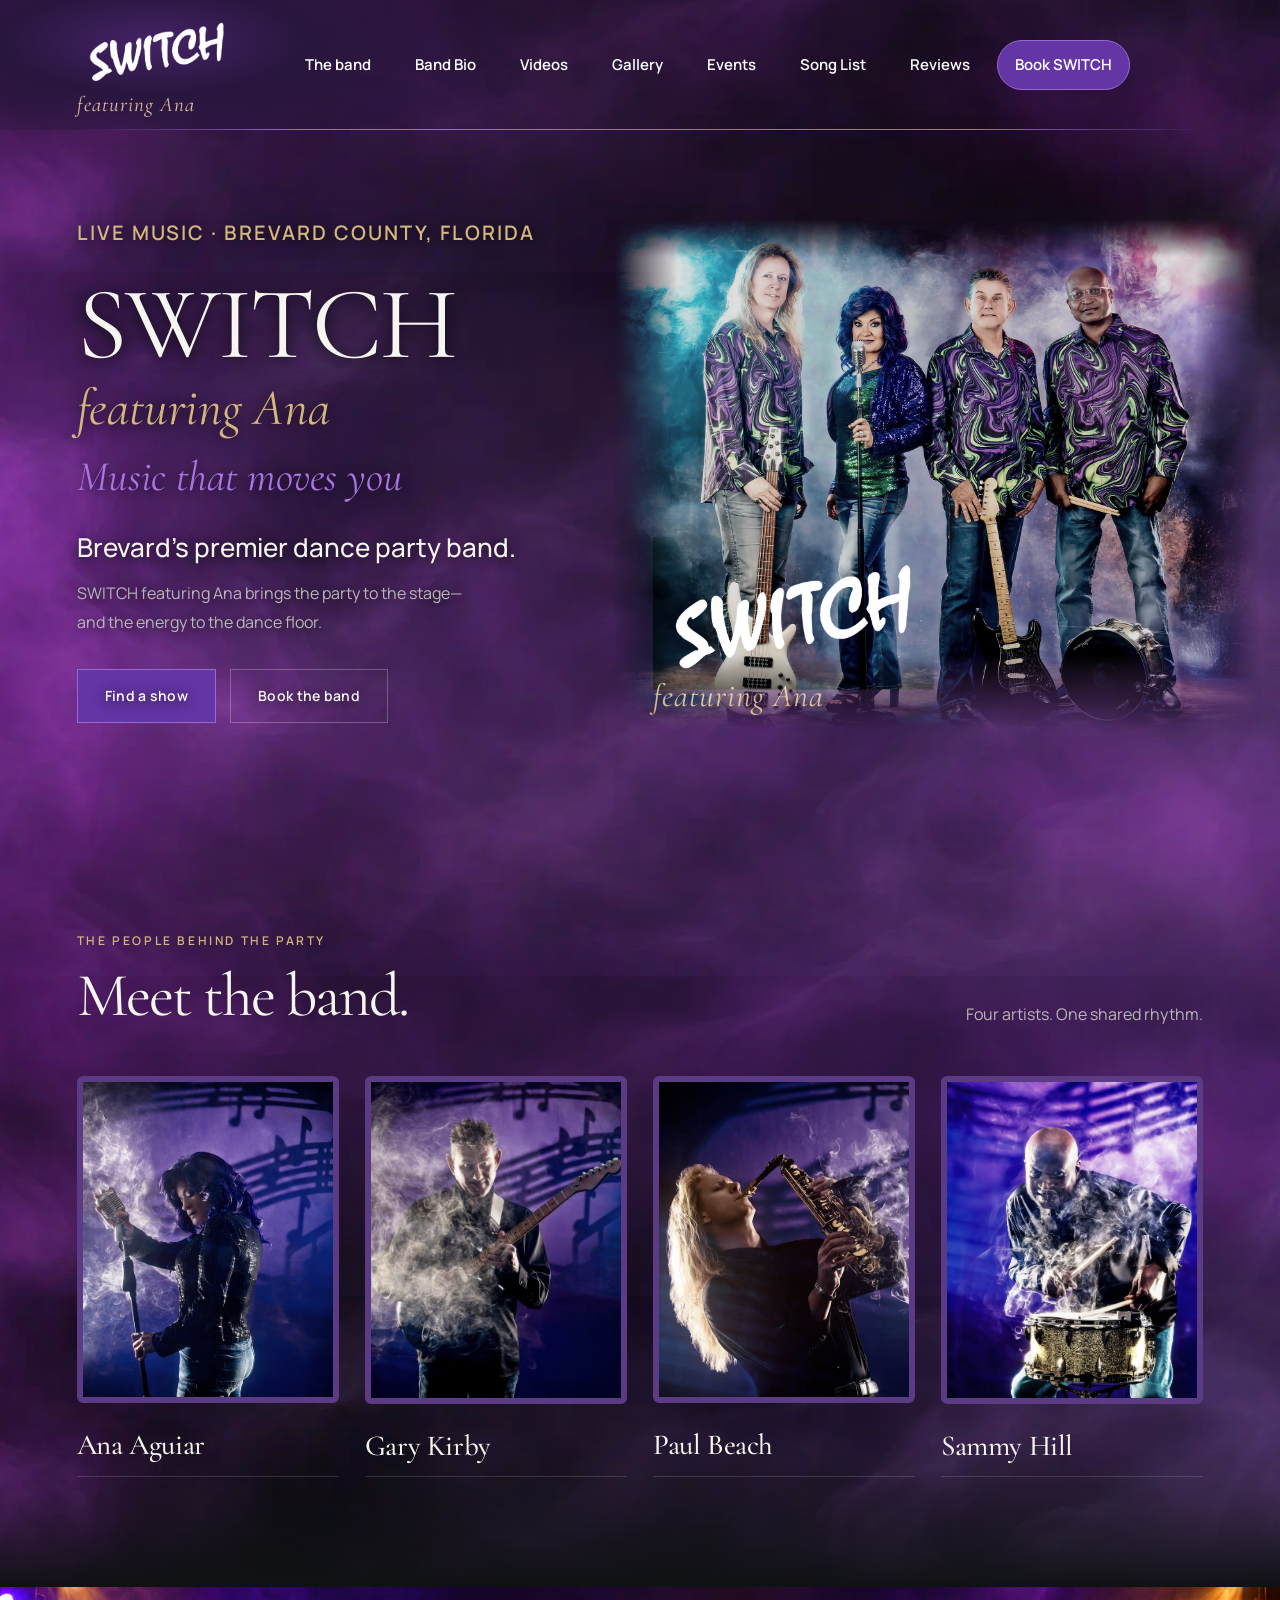
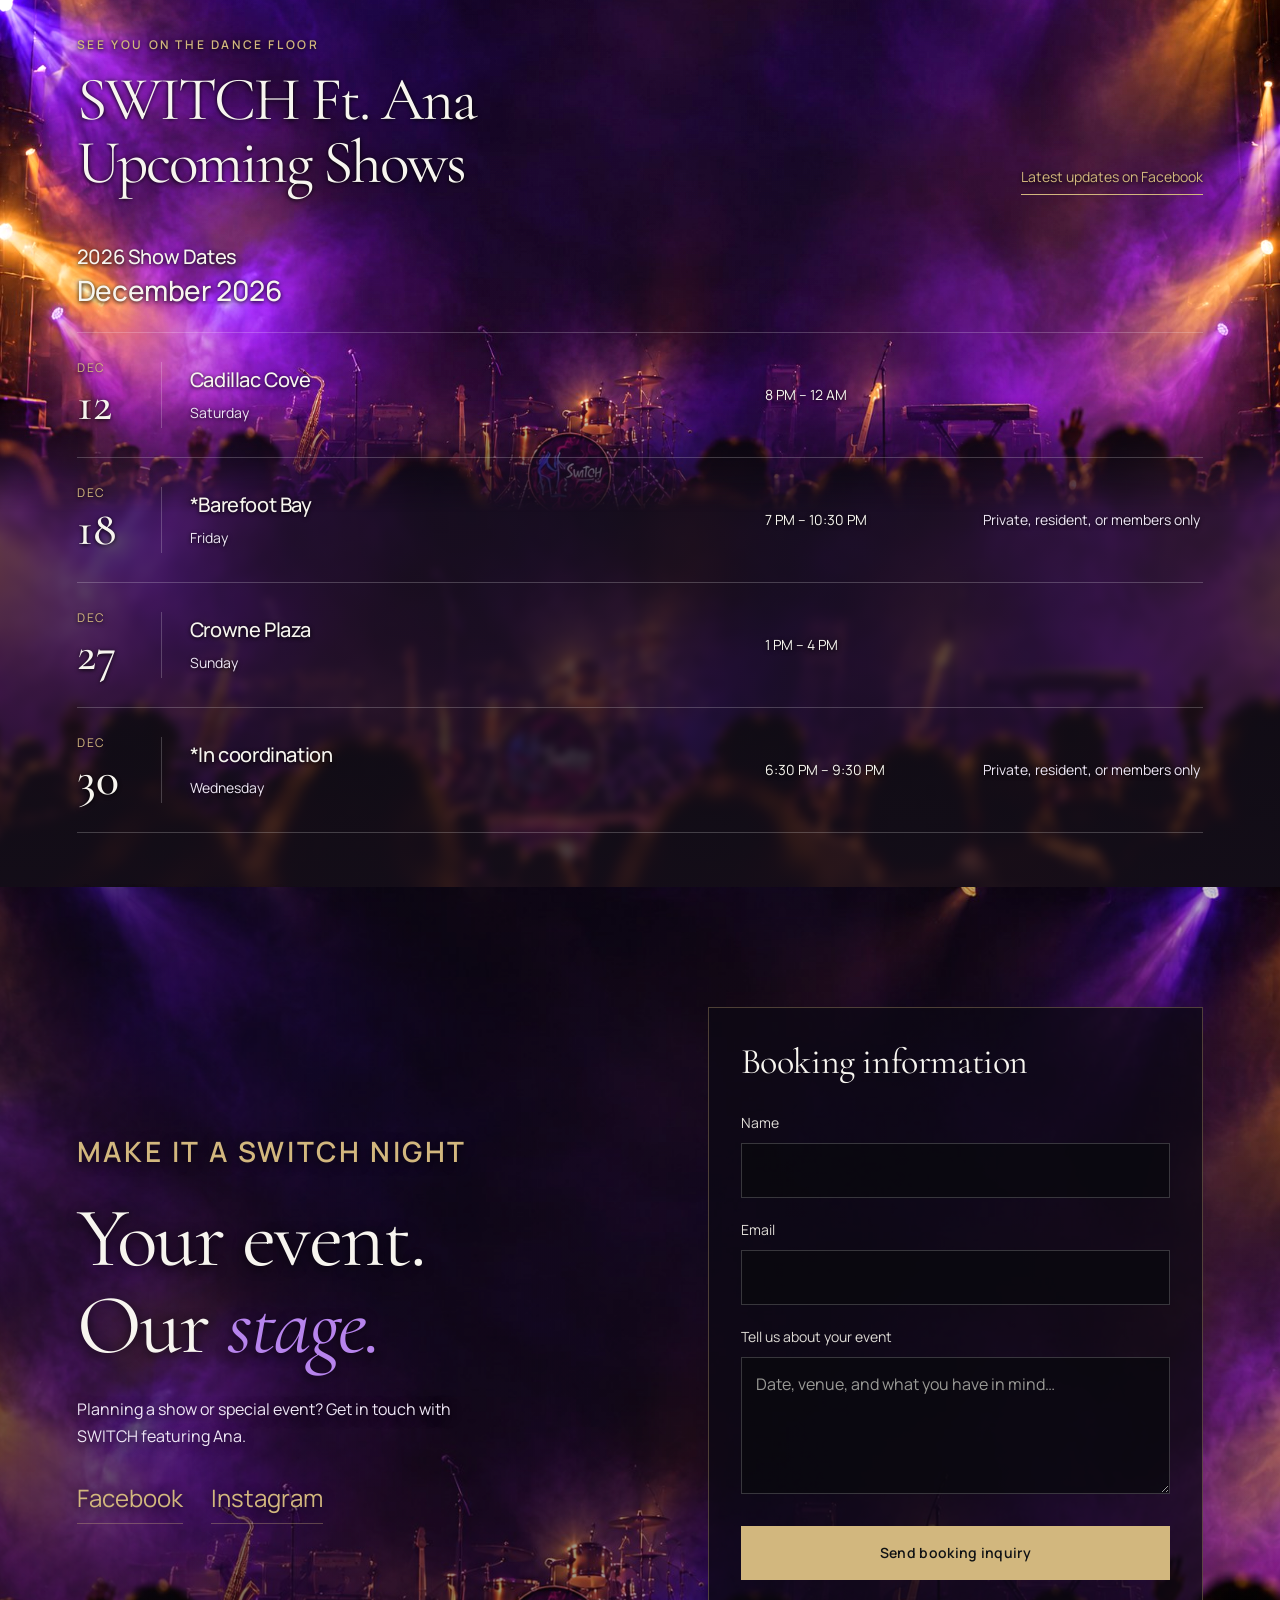
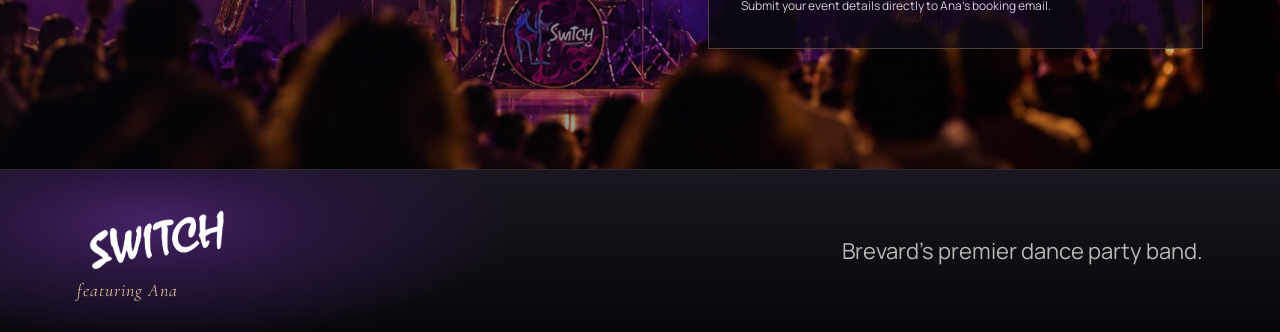
==== commit b38b506b: "Blend the frameless homepage photo into the mist" ====
--- a/index.html
+++ b/index.html
@@ -153,12 +153,18 @@
 .home-photo-title{position:absolute;left:6%;bottom:2%;z-index:1;margin:0;font:700 clamp(38px,4.5vw,76px)/.95 var(--sans);letter-spacing:4px;color:#f7f5ef;text-shadow:0 2px 14px #000;pointer-events:none}
 .home-photo-title span{display:block;font:italic 400 clamp(24px,2.5vw,38px)/1.3 var(--serif);letter-spacing:1px;color:#d2b77e;margin-top:10px}
 @media(max-width:700px){.home-photo-title{font-size:clamp(38px,10vw,76px)}.home-photo-title span{font-size:clamp(24px,6vw,34px)}}
-.home-photo-frame::after {
-  content: "";
-  position: absolute;
-  inset: 60% 0 0;
-  background: linear-gradient(transparent, rgba(9, 8, 14, .27));
-  pointer-events: none;
+.hero-photo .home-photo-frame {
+  border: 0;
+  border-radius: 0;
+}
+.hero-photo .home-photo-frame > img {
+  --side-fade: clamp(22px, 5vw, 72px);
+  --top-fade: clamp(16px, 3vw, 44px);
+  --bottom-fade: clamp(32px, 6vw, 92px);
+  mask-image:
+    linear-gradient(to right, transparent, #000 var(--side-fade), #000 calc(100% - var(--side-fade)), transparent),
+    linear-gradient(to bottom, transparent, #000 var(--top-fade), #000 calc(100% - var(--bottom-fade)), transparent);
+  mask-composite: intersect;
 }
 </style><style>
 /* Stage lighting carries the concert atmosphere into booking. */
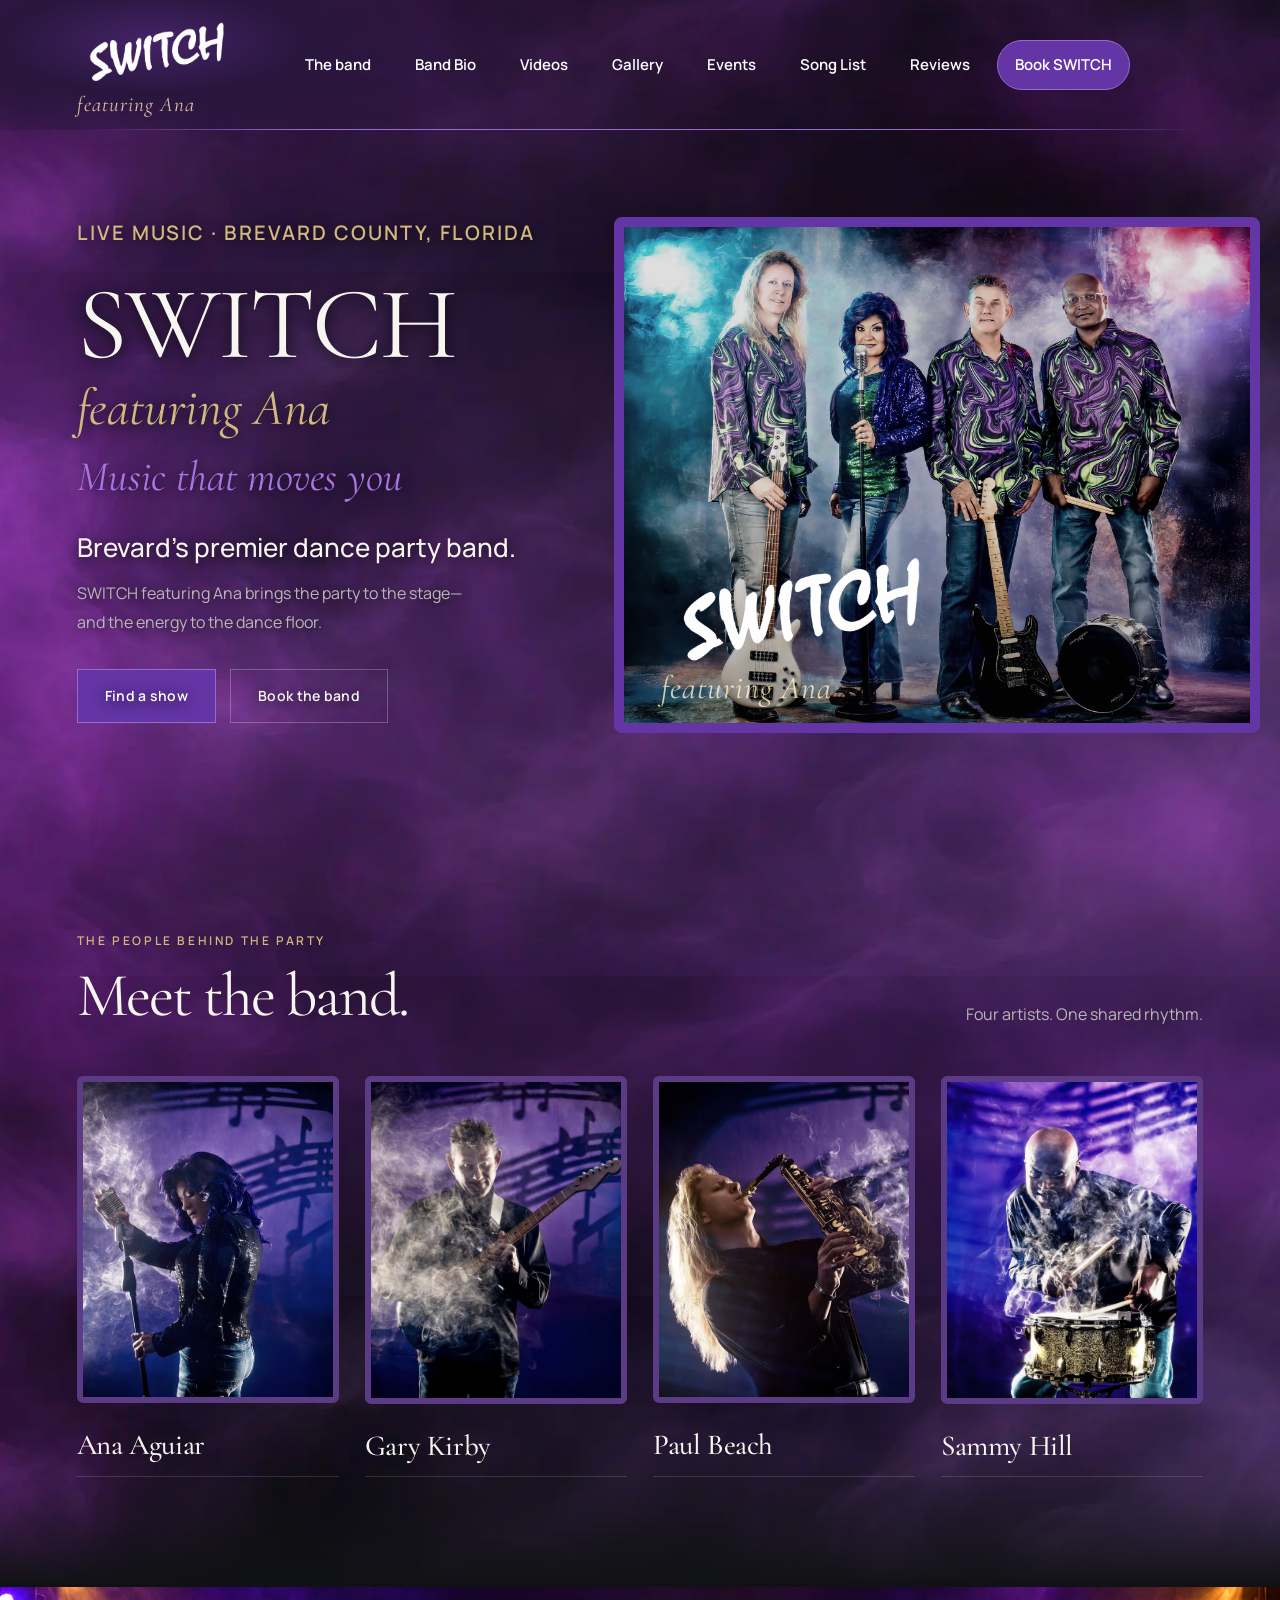
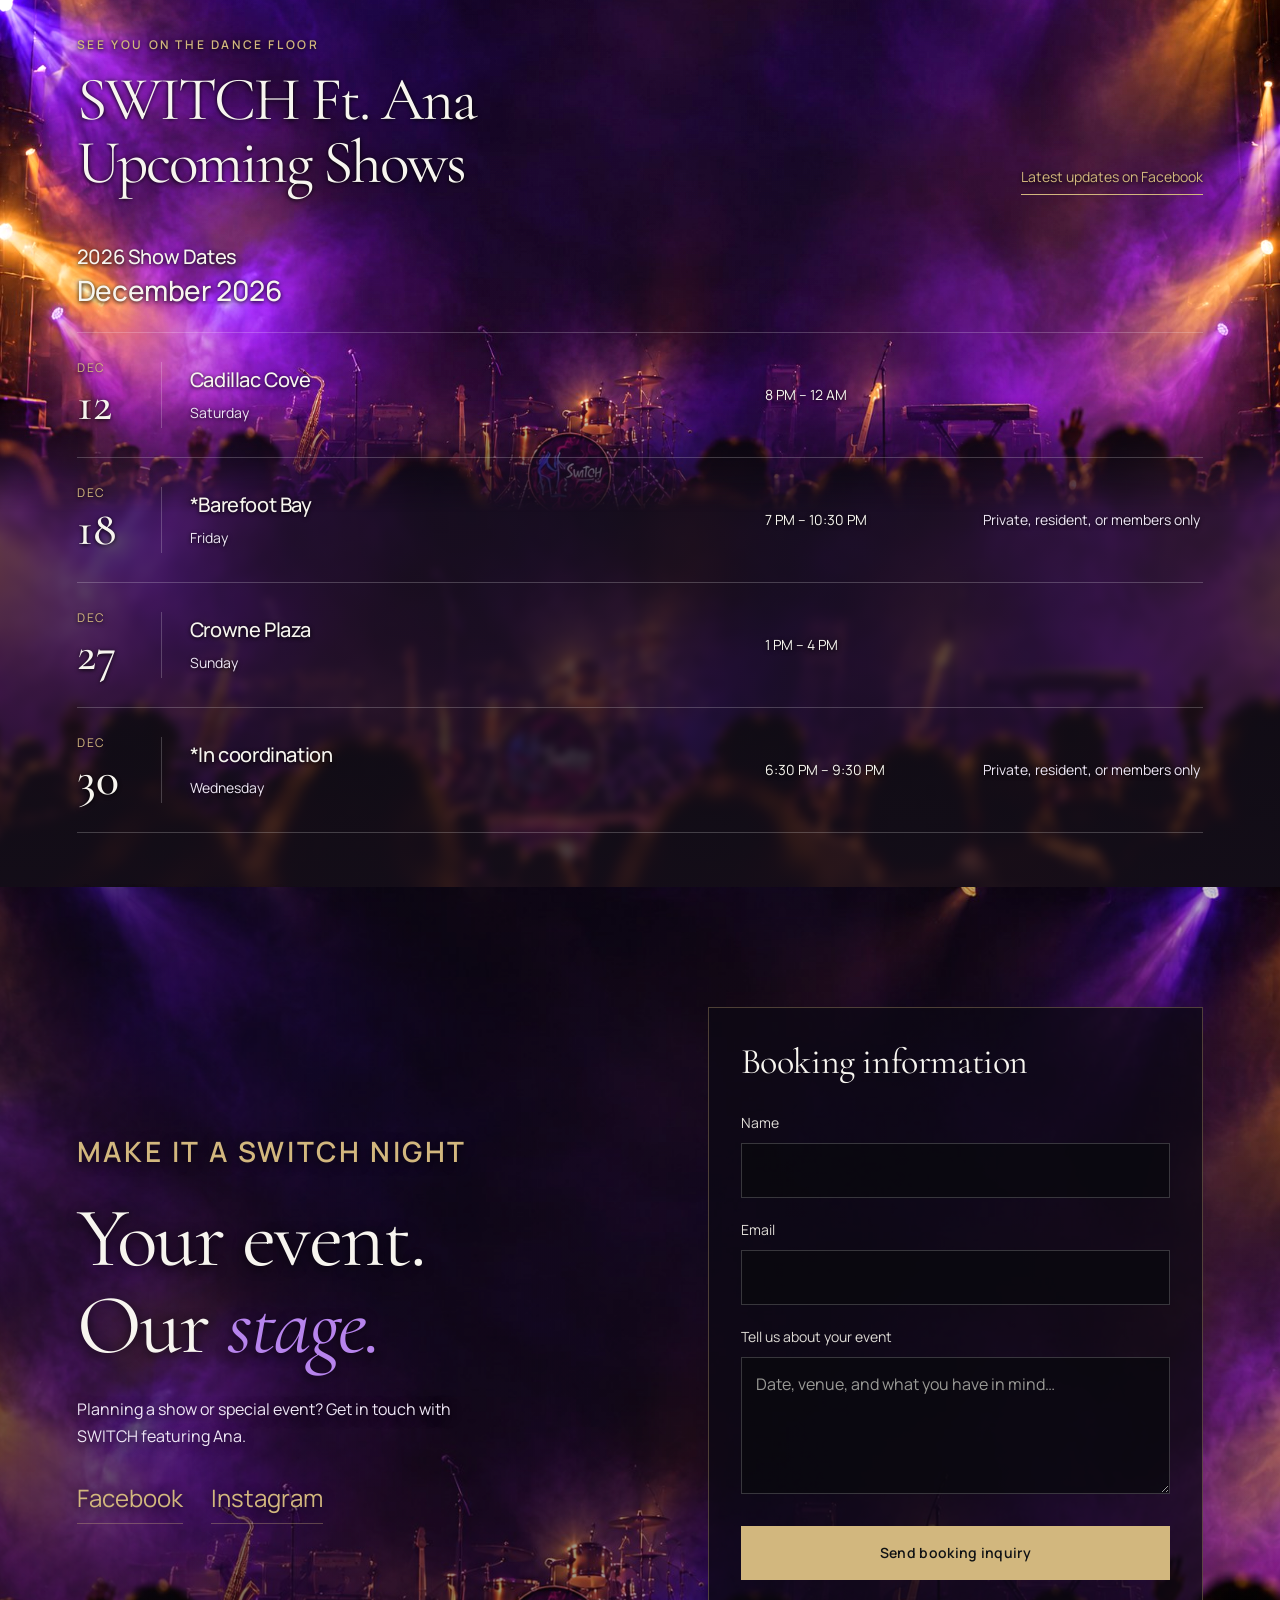
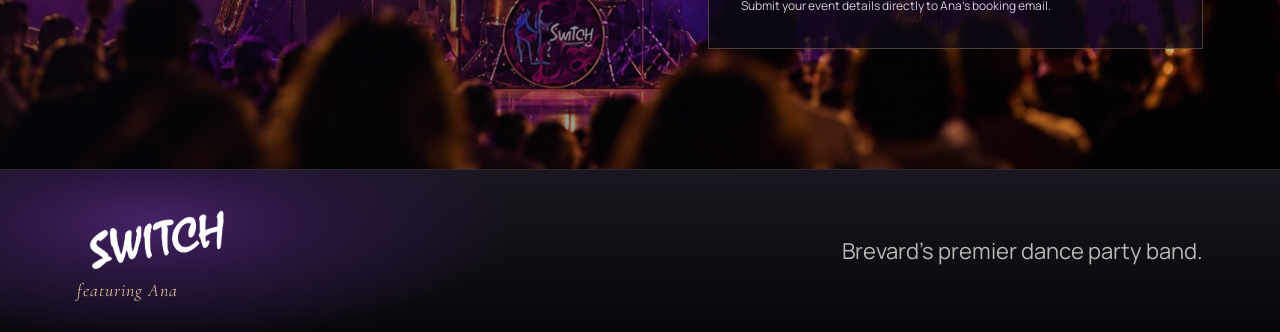
==== commit b7bb4515: "Restore the homepage band photo frame" ====
--- a/index.html
+++ b/index.html
@@ -153,18 +153,12 @@
 .home-photo-title{position:absolute;left:6%;bottom:2%;z-index:1;margin:0;font:700 clamp(38px,4.5vw,76px)/.95 var(--sans);letter-spacing:4px;color:#f7f5ef;text-shadow:0 2px 14px #000;pointer-events:none}
 .home-photo-title span{display:block;font:italic 400 clamp(24px,2.5vw,38px)/1.3 var(--serif);letter-spacing:1px;color:#d2b77e;margin-top:10px}
 @media(max-width:700px){.home-photo-title{font-size:clamp(38px,10vw,76px)}.home-photo-title span{font-size:clamp(24px,6vw,34px)}}
-.hero-photo .home-photo-frame {
-  border: 0;
-  border-radius: 0;
-}
-.hero-photo .home-photo-frame > img {
-  --side-fade: clamp(22px, 5vw, 72px);
-  --top-fade: clamp(16px, 3vw, 44px);
-  --bottom-fade: clamp(32px, 6vw, 92px);
-  mask-image:
-    linear-gradient(to right, transparent, #000 var(--side-fade), #000 calc(100% - var(--side-fade)), transparent),
-    linear-gradient(to bottom, transparent, #000 var(--top-fade), #000 calc(100% - var(--bottom-fade)), transparent);
-  mask-composite: intersect;
+.home-photo-frame::after {
+  content: "";
+  position: absolute;
+  inset: 60% 0 0;
+  background: linear-gradient(transparent, rgba(9, 8, 14, .27));
+  pointer-events: none;
 }
 </style><style>
 /* Stage lighting carries the concert atmosphere into booking. */
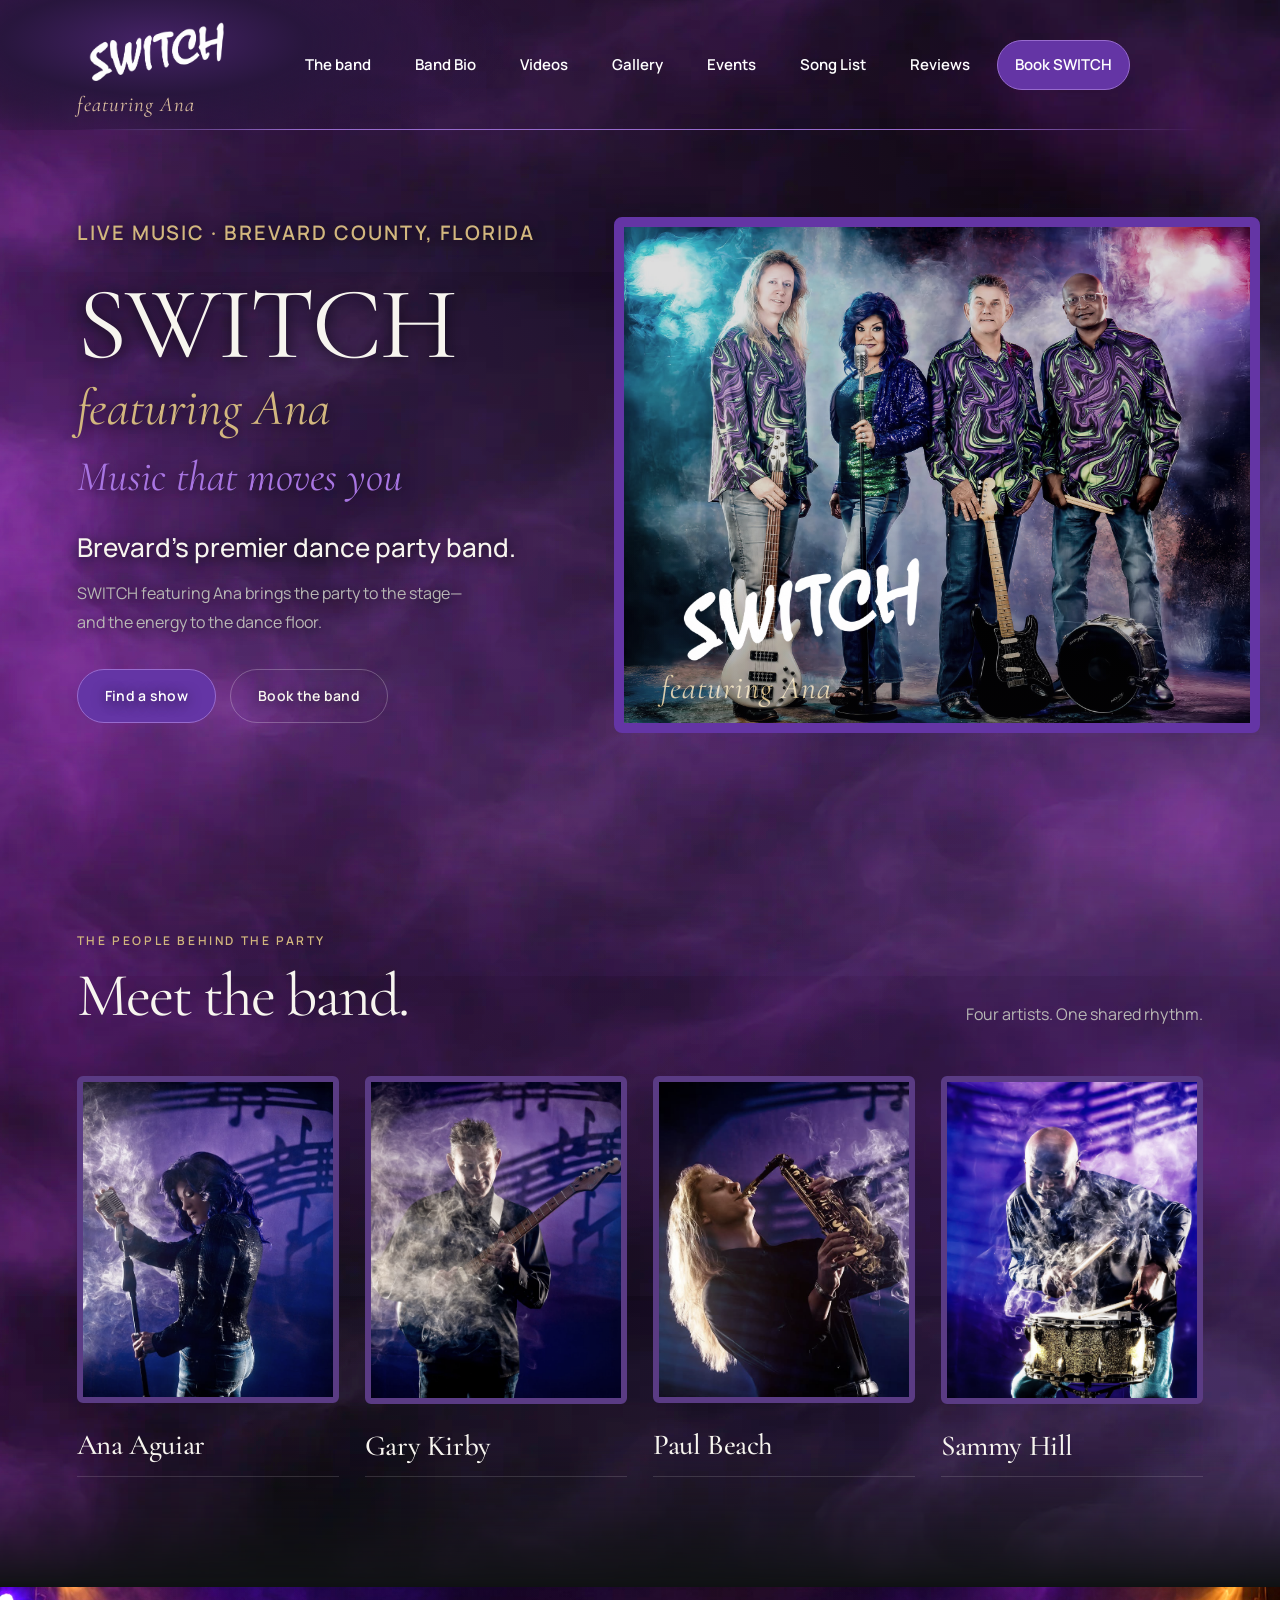
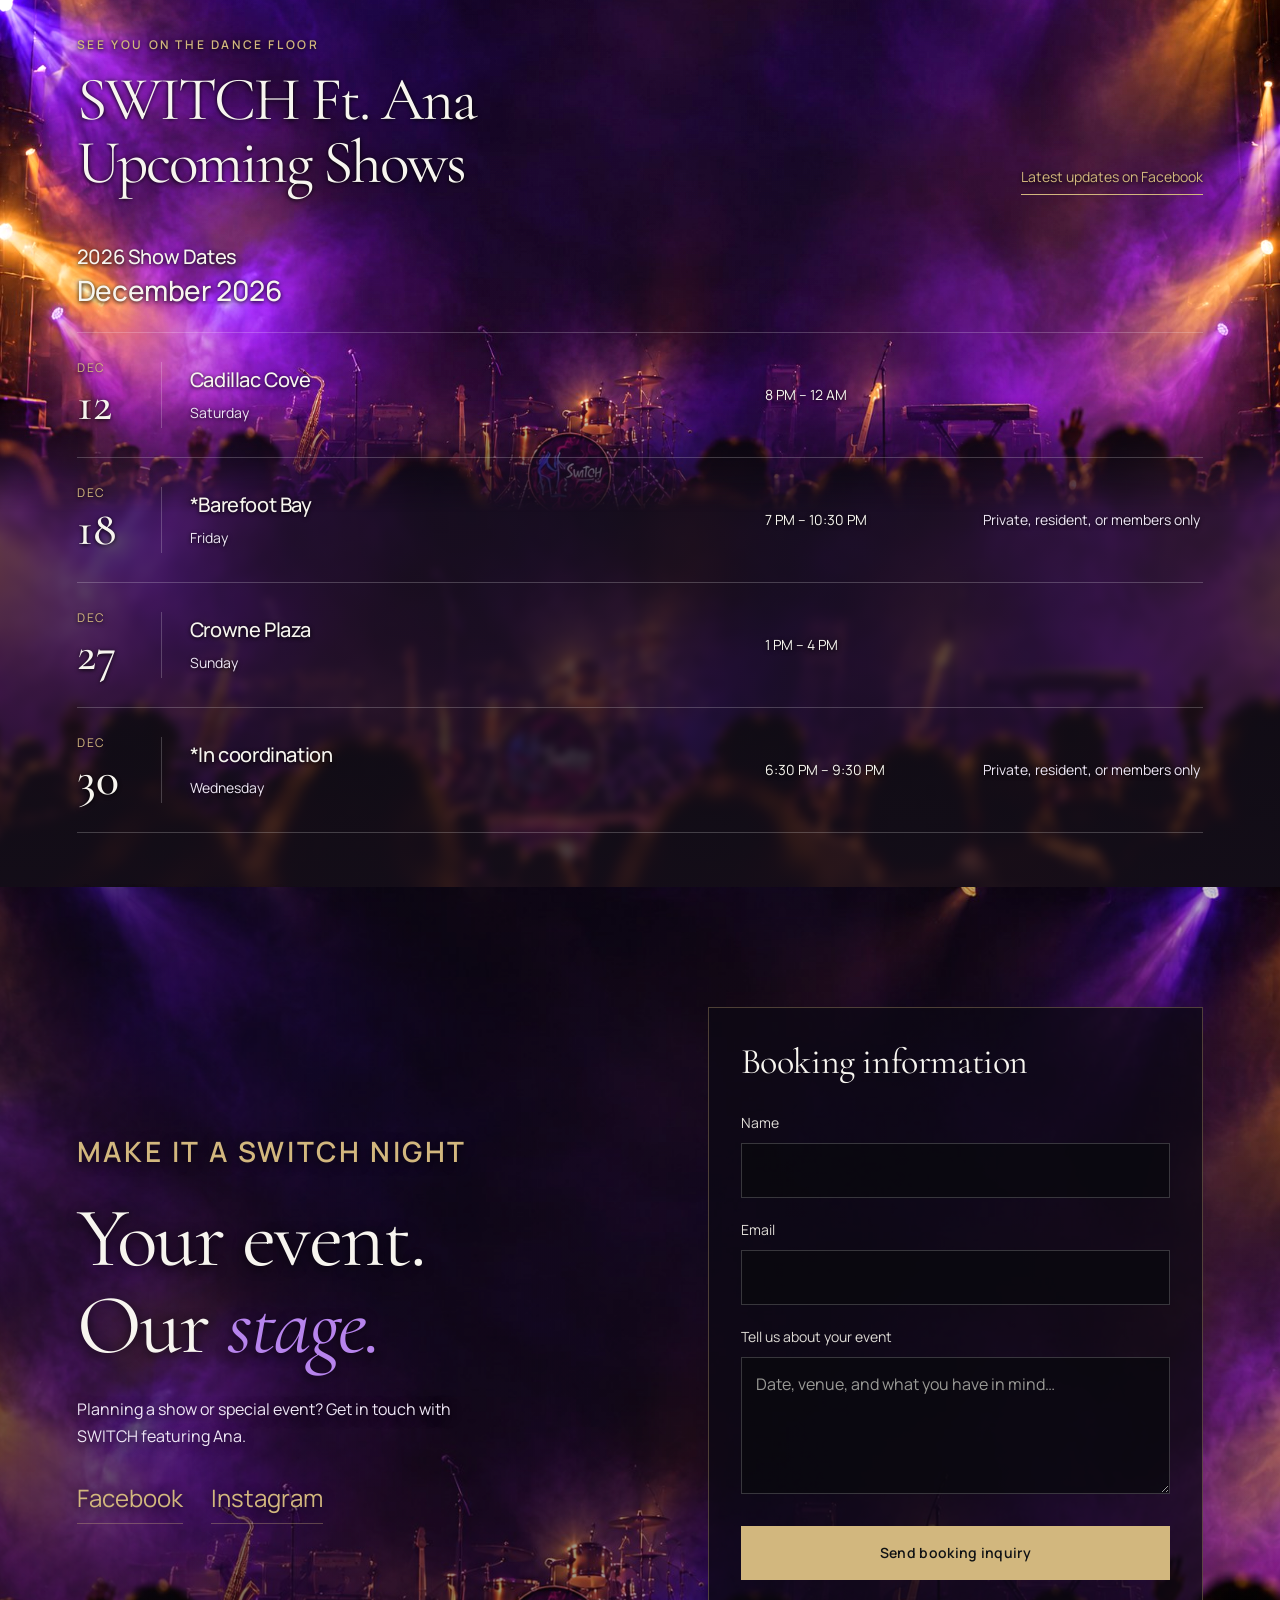
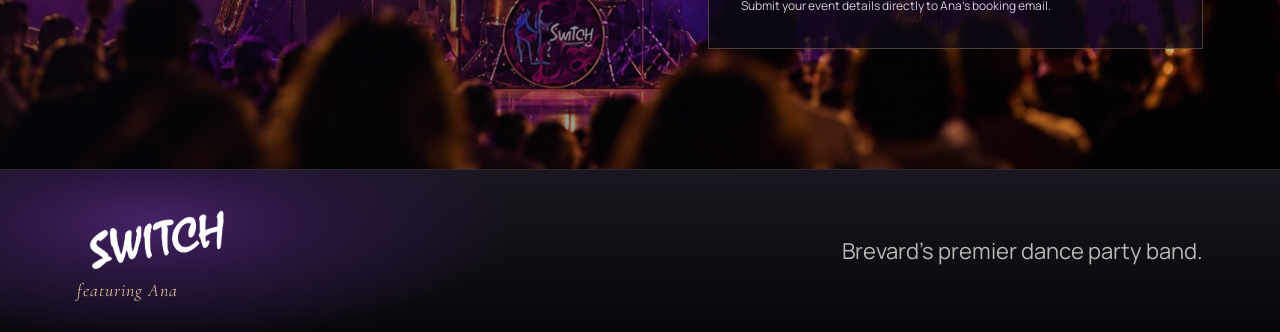
==== commit 674ea37e: "Round the homepage show and booking links into pills" ====
--- a/index.html
+++ b/index.html
@@ -142,6 +142,9 @@
   font-size: clamp(30px, 4vw, 54px);
   font-style: italic;
   letter-spacing: normal;
+}
+.home-page .hero-buttons > .button {
+  border-radius: 999px;
 }
 .hero-tagline {
   margin: 20px 0 0;
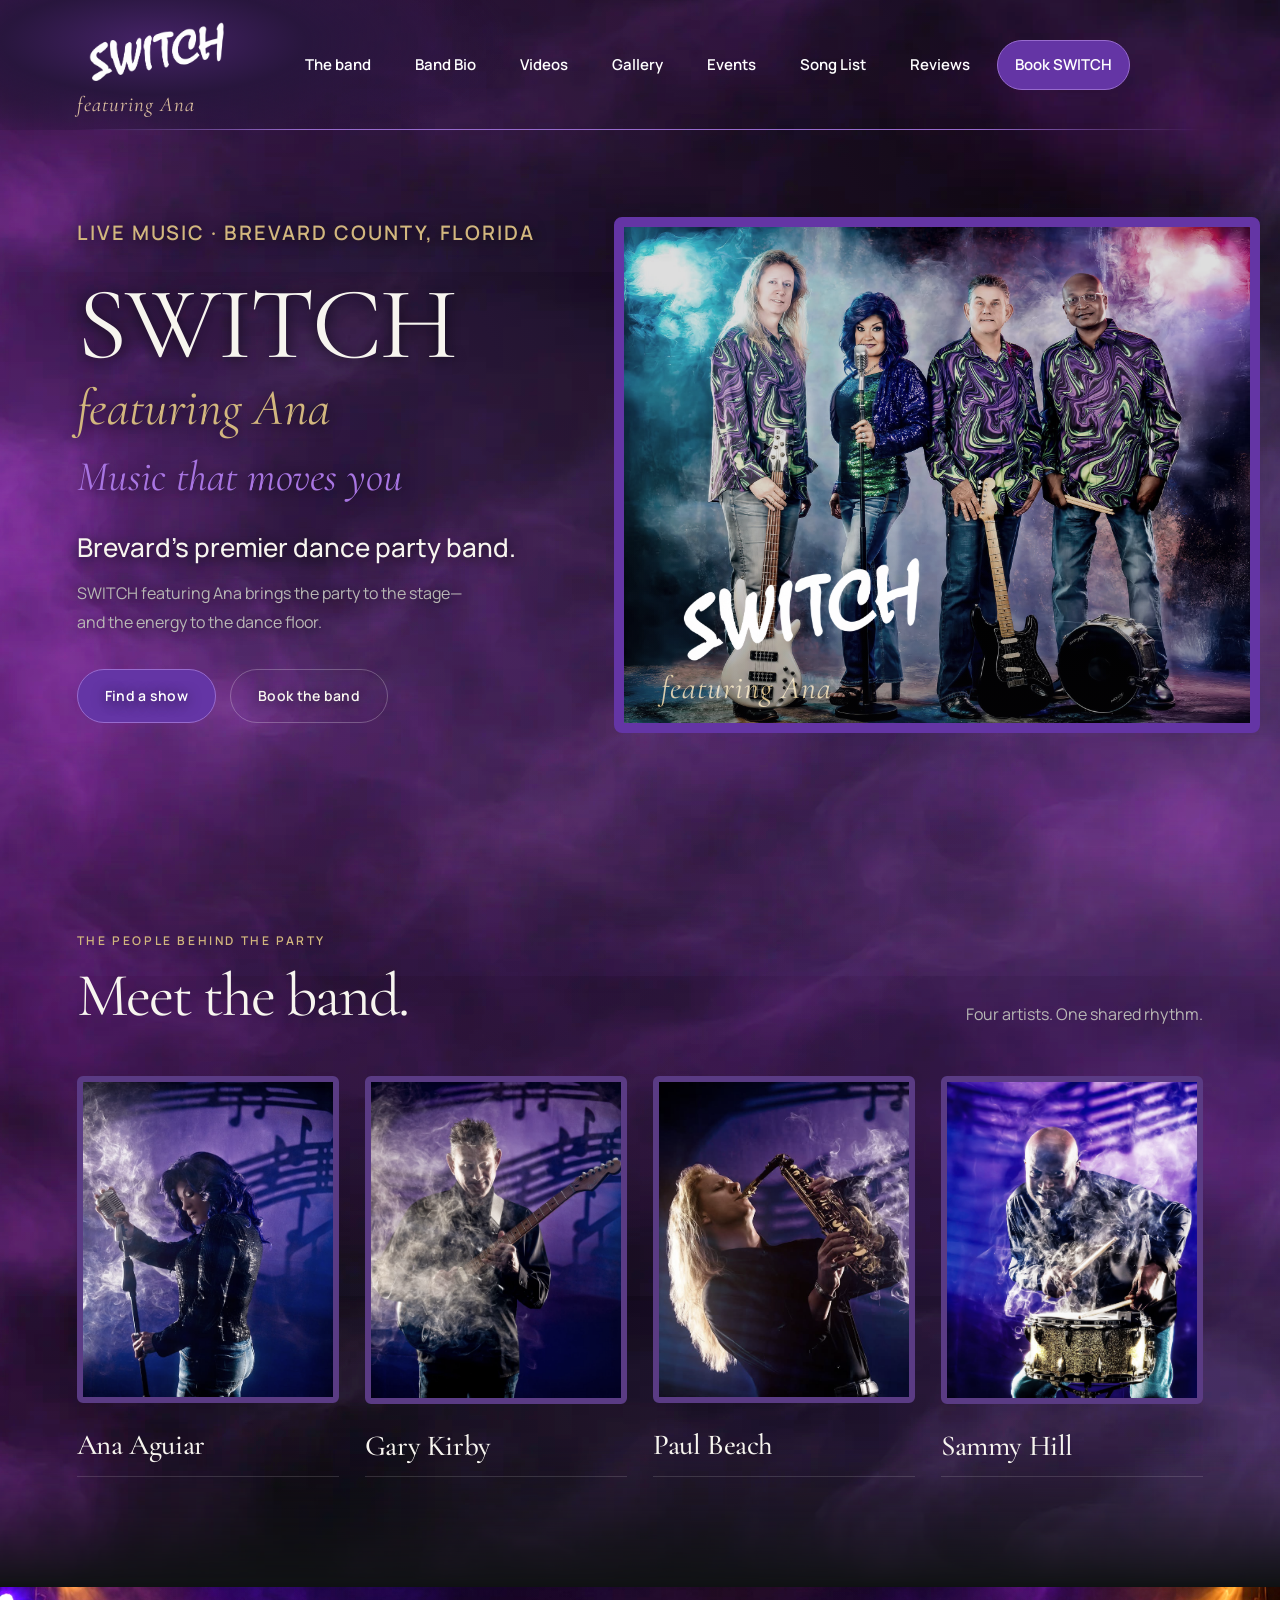
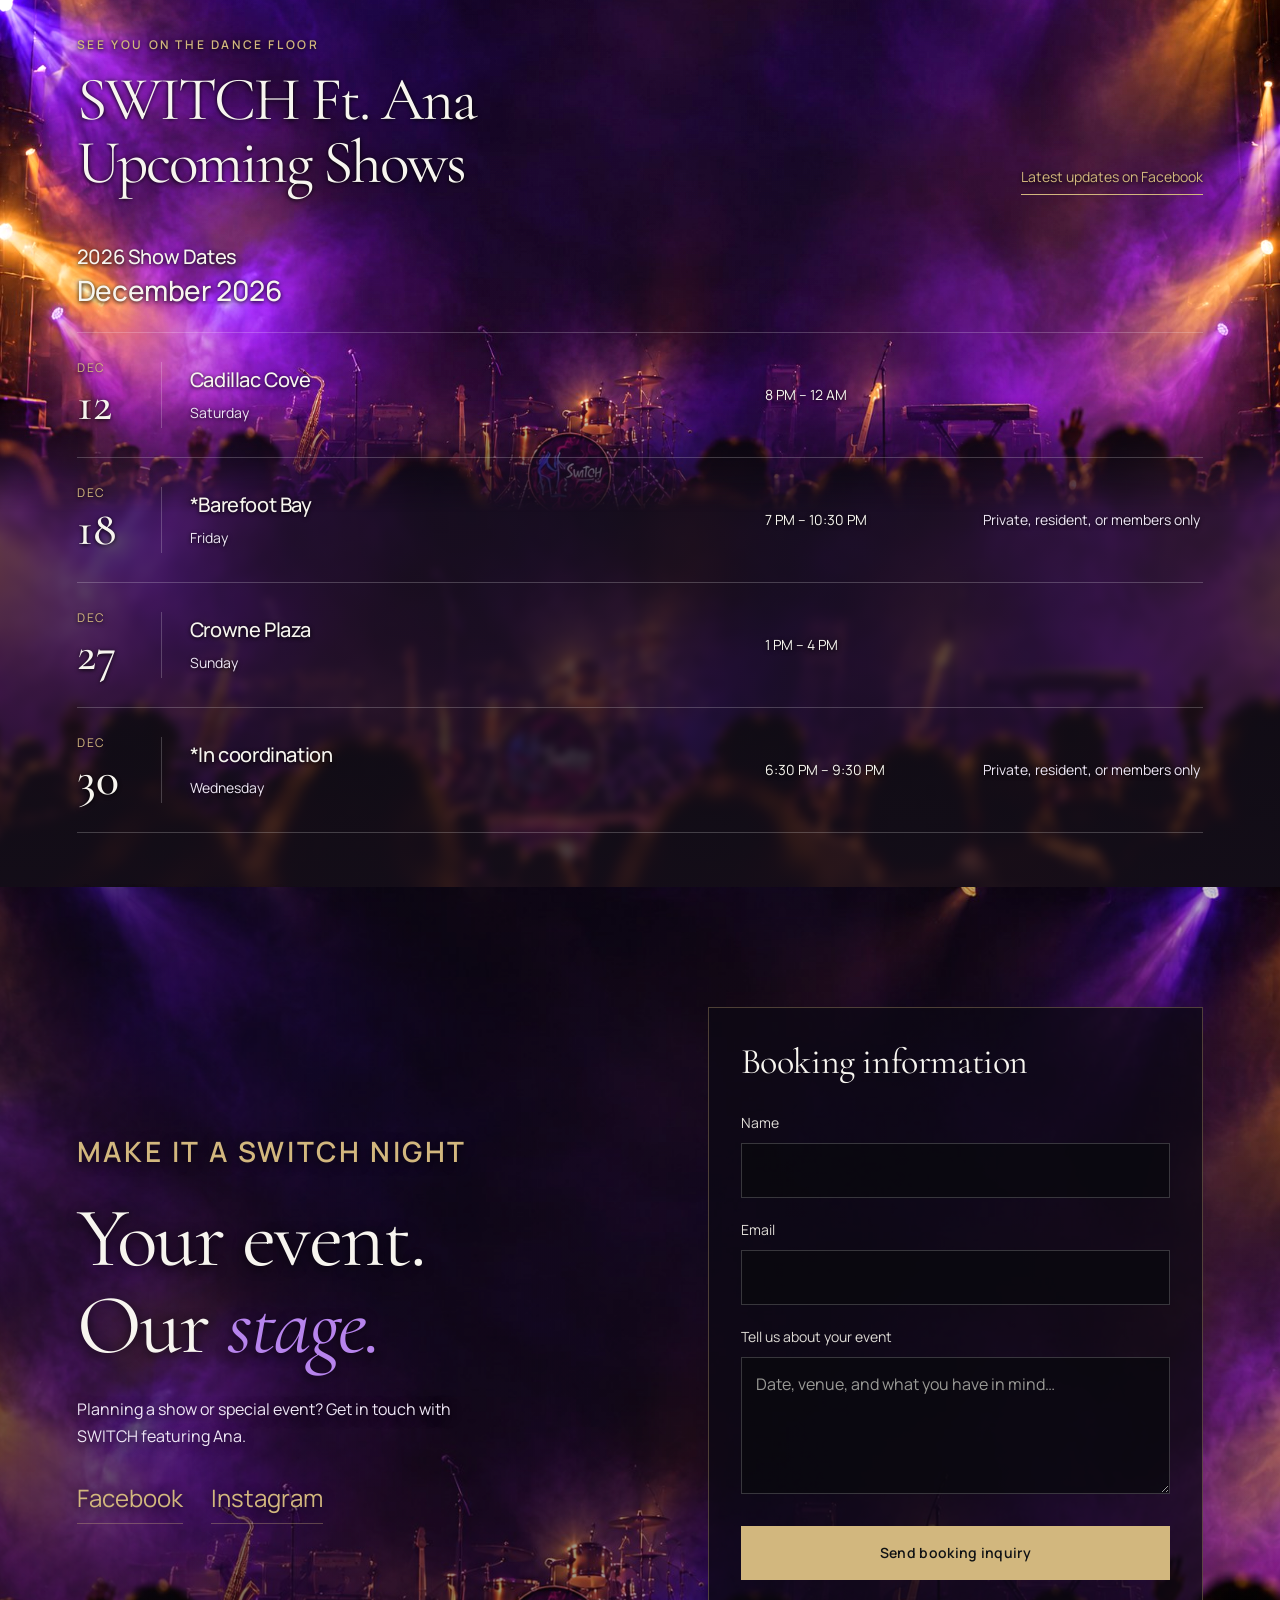
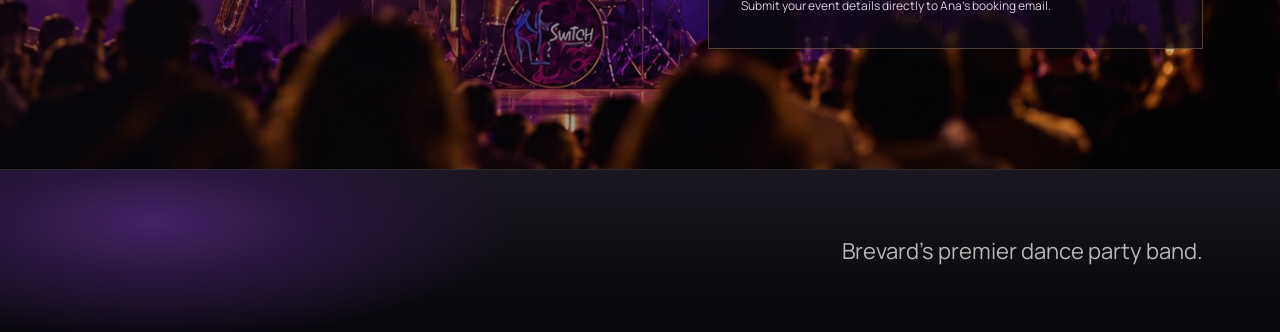
==== commit d6fdfe69: "Round the Band Bio show link and start homepage mist in motion" ====
--- a/index.html
+++ b/index.html
@@ -2,6 +2,7 @@
 <html lang="en">
 <head>
   <meta charset="utf-8"><meta name="viewport" content="width=device-width, initial-scale=1">
+  <link rel="preload" href="assets/home-stage-mist.webp" as="image" type="image/webp">
   <script>
     // Fresh visits open at the top; section links within the site still work.
     if ('scrollRestoration' in history) history.scrollRestoration = 'manual';
@@ -106,7 +107,8 @@
 .home-mist::before {
   opacity: .83;
   filter: saturate(1.6) brightness(1.12);
-  animation: stage-mist-drift 22s ease-in-out infinite;
+  /* Start mid-drift so the mist is moving on the first frame. */
+  animation: stage-mist-drift 22s ease-in-out -5.5s infinite;
 }
 .home-mist::after {
   background-position: 38% 320px;
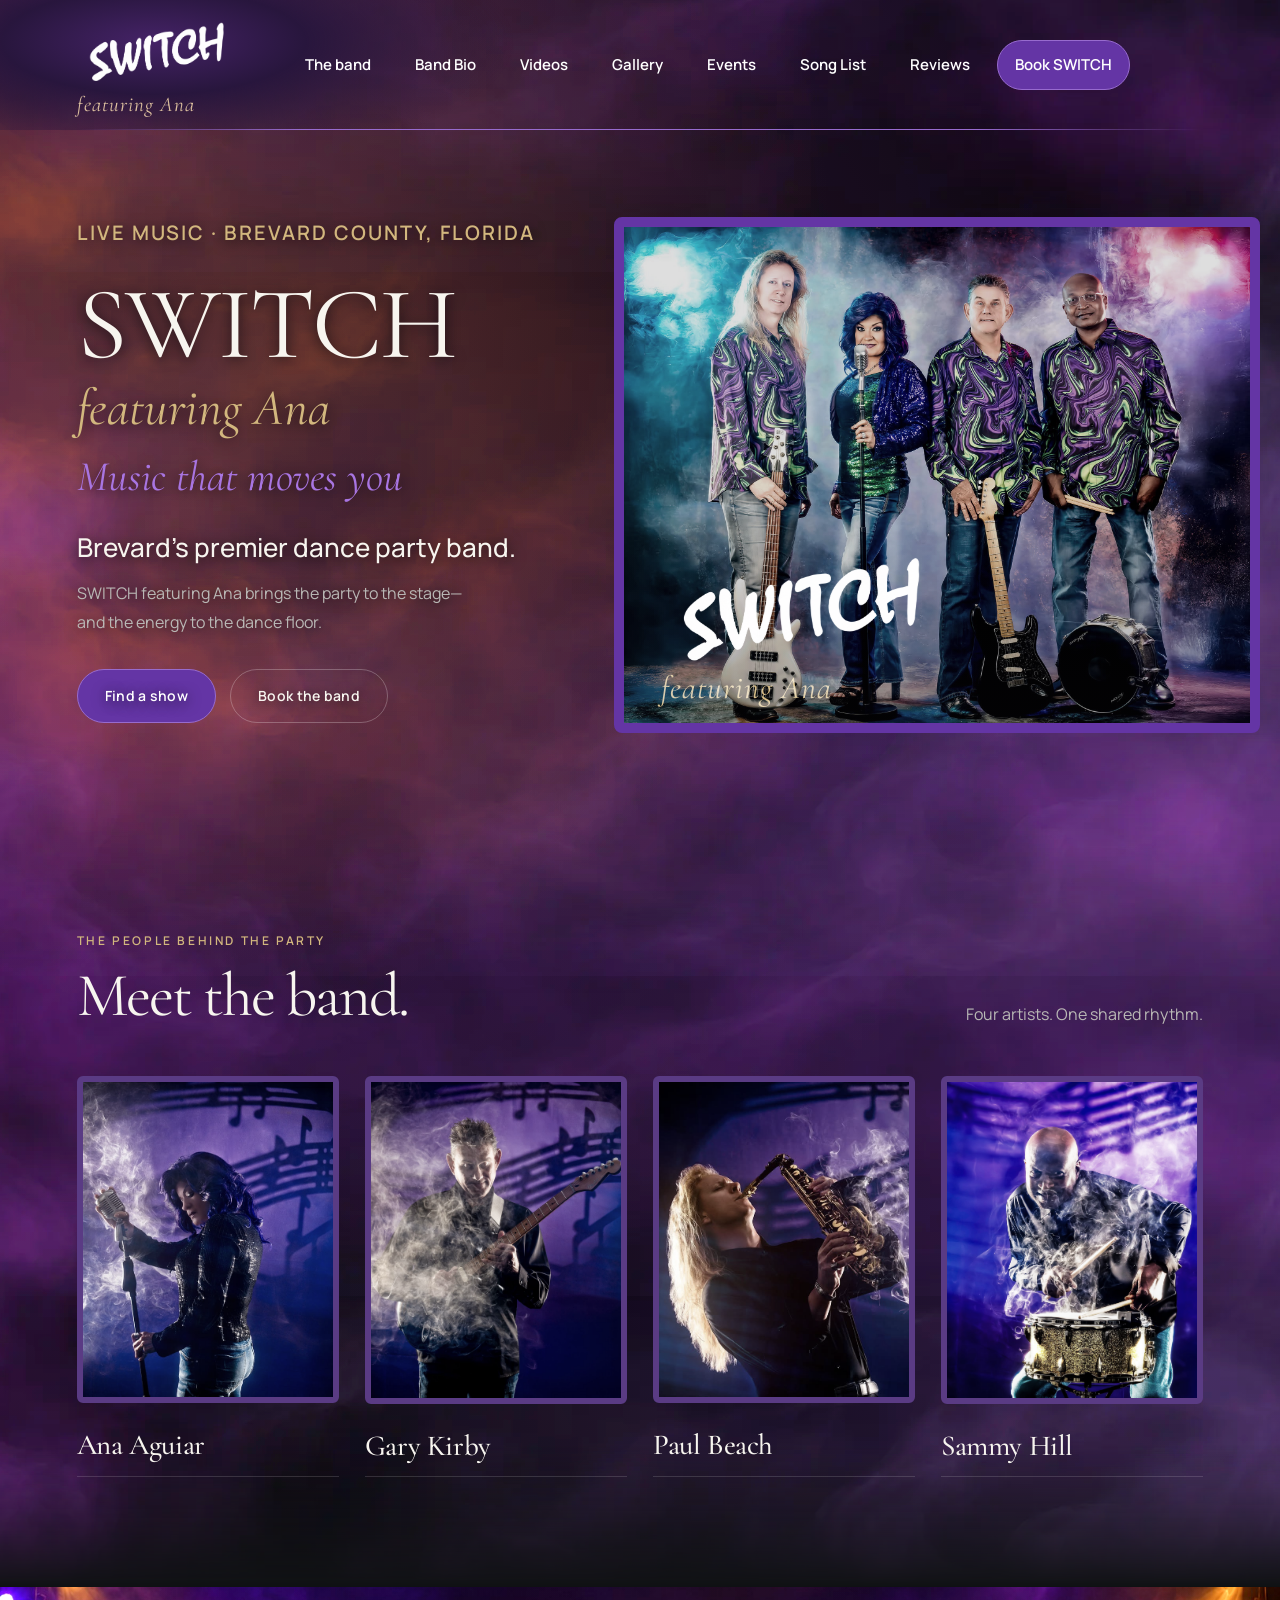
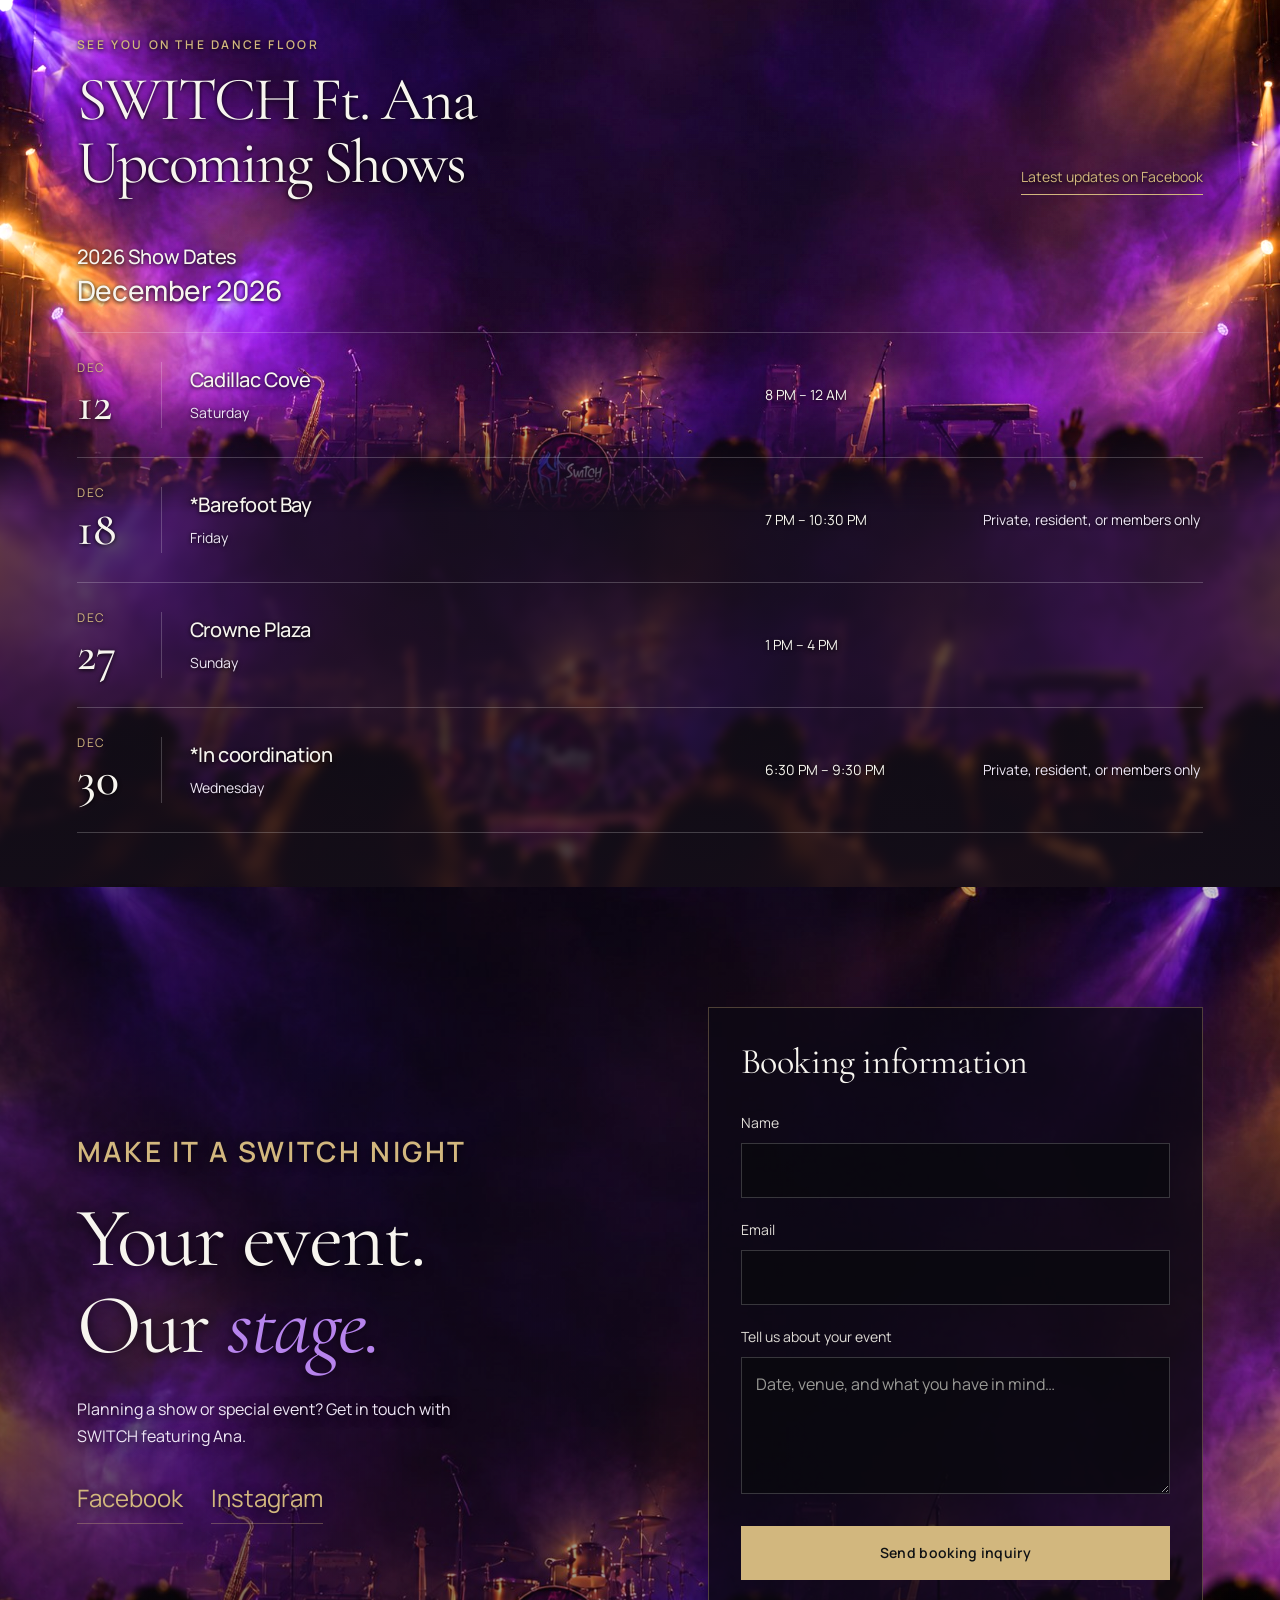
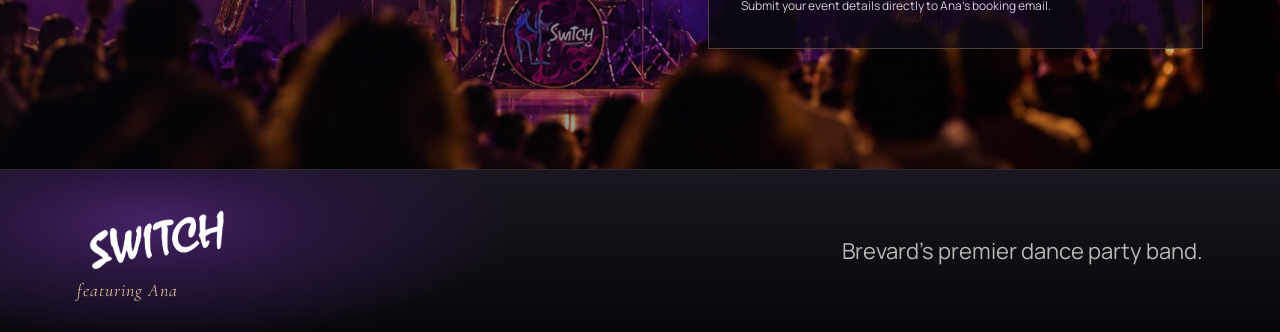
==== commit 6cfda4cf: "Filter amber stage light through the homepage mist" ====
--- a/index.html
+++ b/index.html
@@ -91,6 +91,7 @@
   pointer-events: none;
   overflow: hidden;
   background:
+    radial-gradient(ellipse at 17% 16%, #b86b2a40, transparent 41%),
     radial-gradient(ellipse at 0% 31%, #301344, transparent 60%),
     radial-gradient(ellipse at 100% 72%, #29113e, transparent 60%);
   mask-image: linear-gradient(#000 91%, transparent);
@@ -105,6 +106,13 @@
   will-change: transform;
 }
 .home-mist::before {
+  background-image:
+    radial-gradient(ellipse at 22% 19%, #f4ae53 0%, #d18337b3 20%, transparent 45%),
+    url("assets/home-stage-mist.webp");
+  background-position: center, center top;
+  background-size: 100% 100%, max(100%, 950px) auto;
+  background-repeat: no-repeat, repeat-y;
+  background-blend-mode: color;
   opacity: .83;
   filter: saturate(1.6) brightness(1.12);
   /* Start mid-drift so the mist is moving on the first frame. */
@@ -121,7 +129,7 @@
   50% { transform: translate3d(5%, -25px, 0) scale(1); }
 }
 @media (max-width: 700px) {
-  .home-mist::before { background-position: left top; }
+  .home-mist::before { background-position: center, left top; }
   .home-mist::after { background-position: right 310px; }
 }
 @media (prefers-reduced-motion: reduce) {
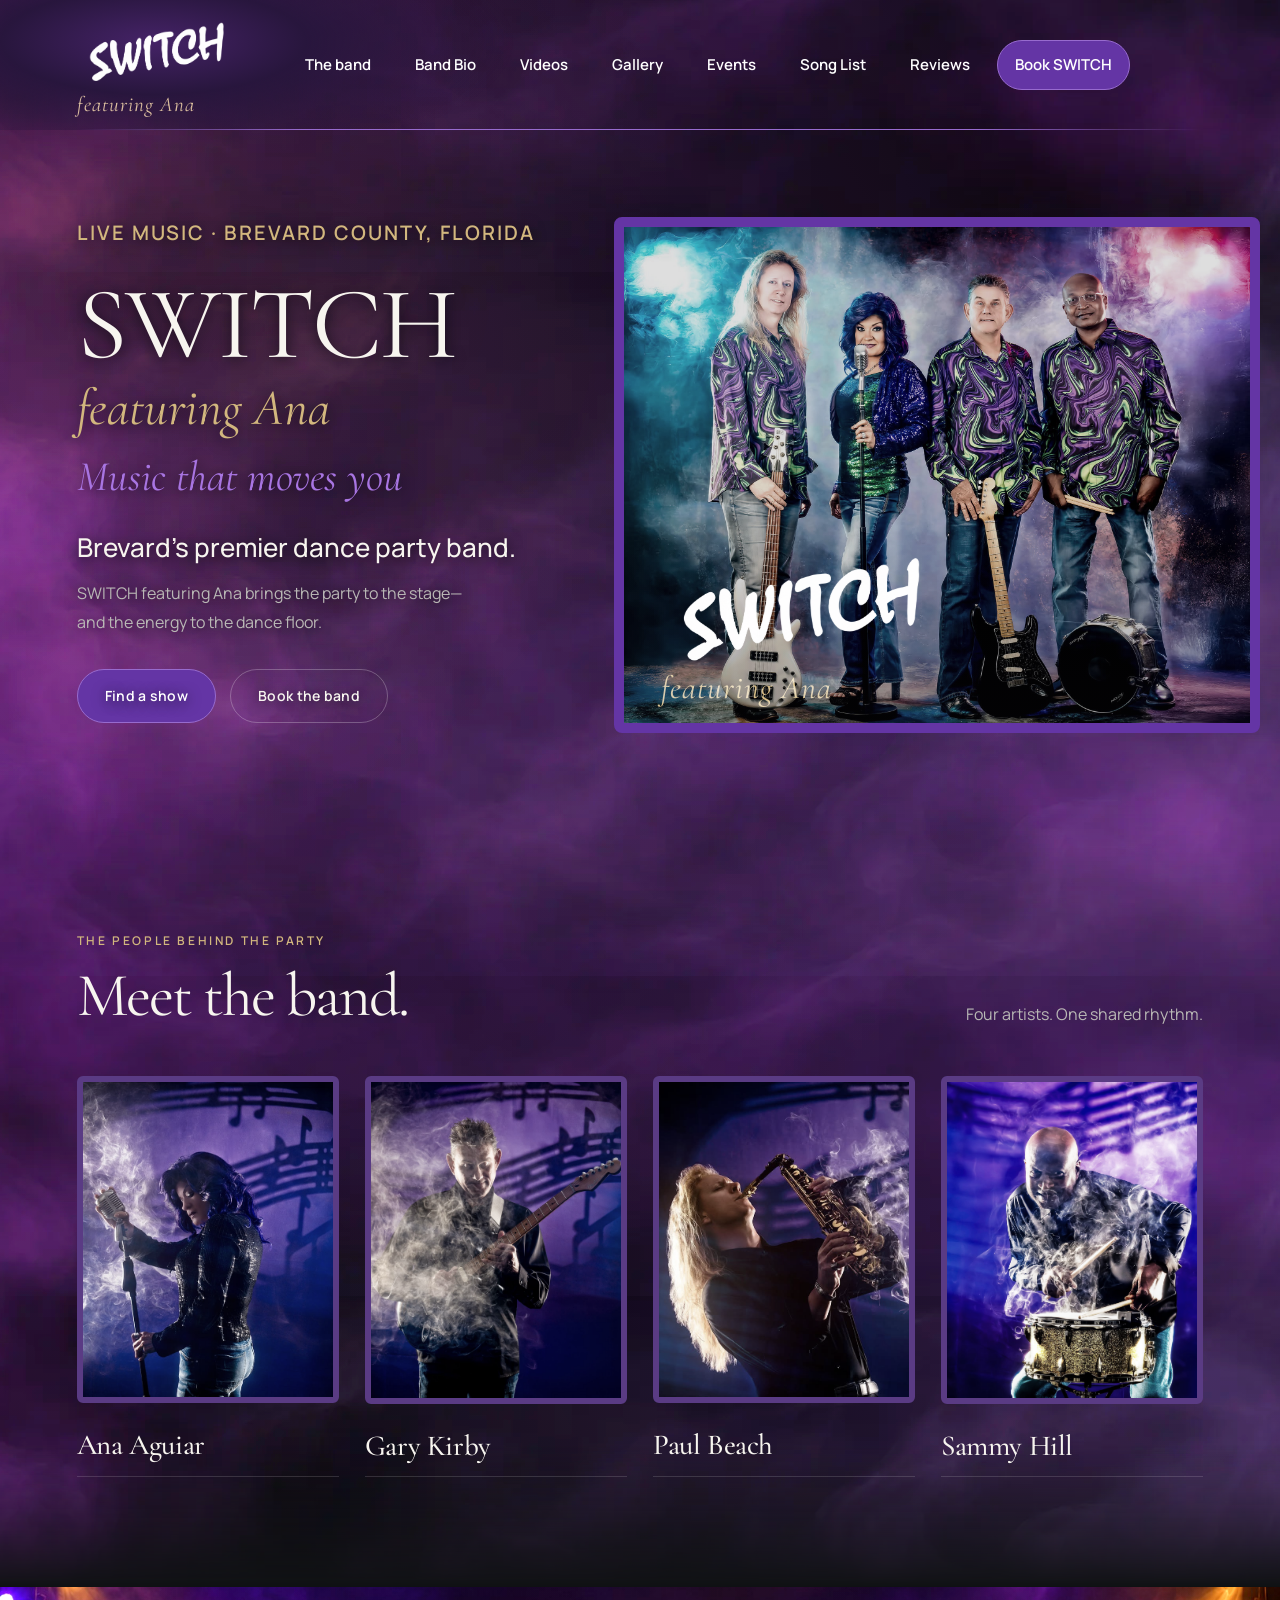
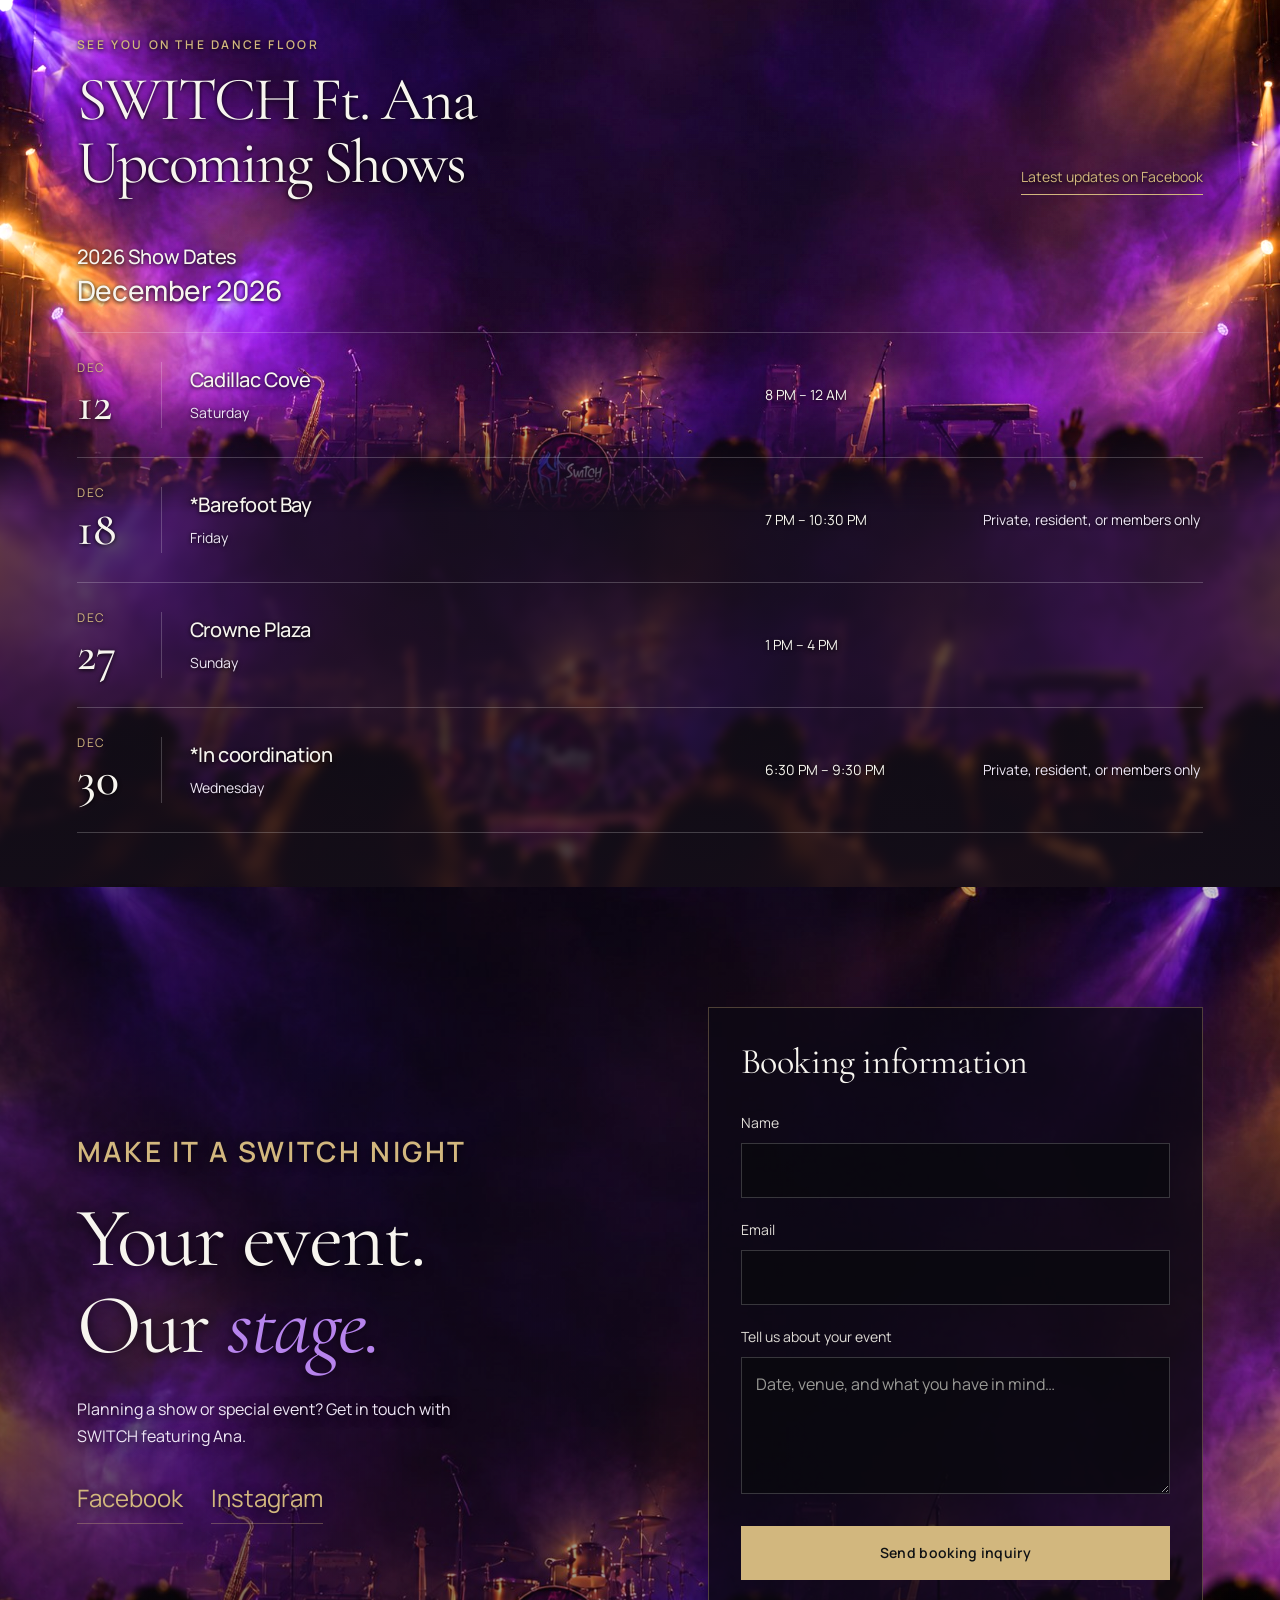
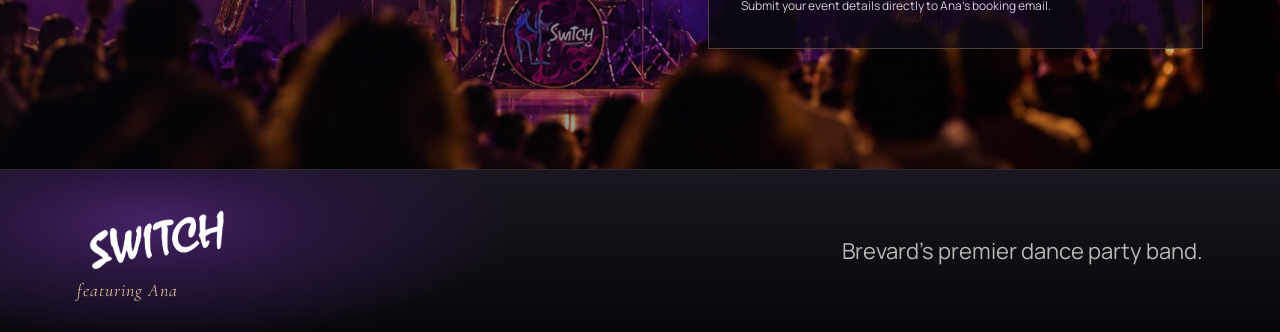
==== commit f7330fdb: "Soften the amber highlight in the homepage mist" ====
--- a/index.html
+++ b/index.html
@@ -91,7 +91,7 @@
   pointer-events: none;
   overflow: hidden;
   background:
-    radial-gradient(ellipse at 17% 16%, #b86b2a40, transparent 41%),
+    radial-gradient(ellipse at 15% 15%, #b86b2a12, transparent 32%),
     radial-gradient(ellipse at 0% 31%, #301344, transparent 60%),
     radial-gradient(ellipse at 100% 72%, #29113e, transparent 60%);
   mask-image: linear-gradient(#000 91%, transparent);
@@ -107,7 +107,7 @@
 }
 .home-mist::before {
   background-image:
-    radial-gradient(ellipse at 22% 19%, #f4ae53 0%, #d18337b3 20%, transparent 45%),
+    radial-gradient(ellipse at 18% 17%, #f4ae5366 0%, #d1833738 14%, transparent 33%),
     url("assets/home-stage-mist.webp");
   background-position: center, center top;
   background-size: 100% 100%, max(100%, 950px) auto;
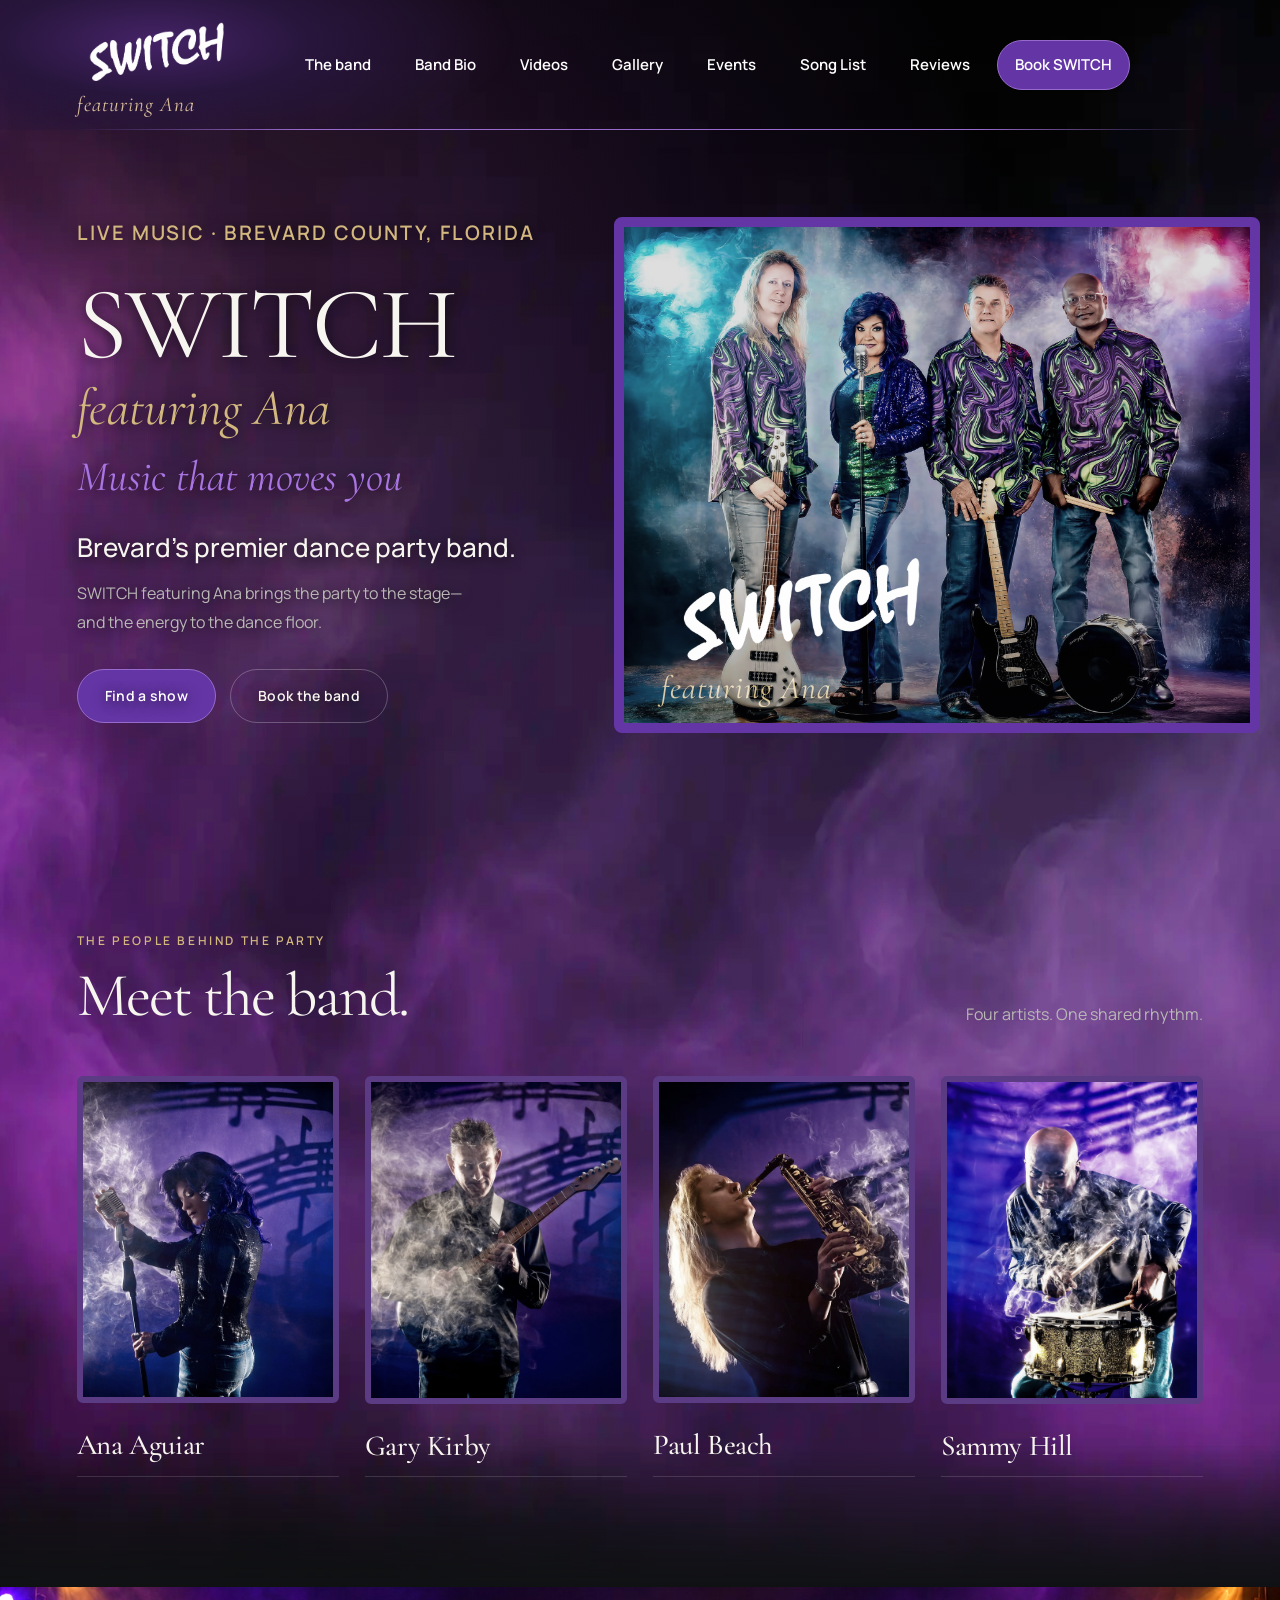
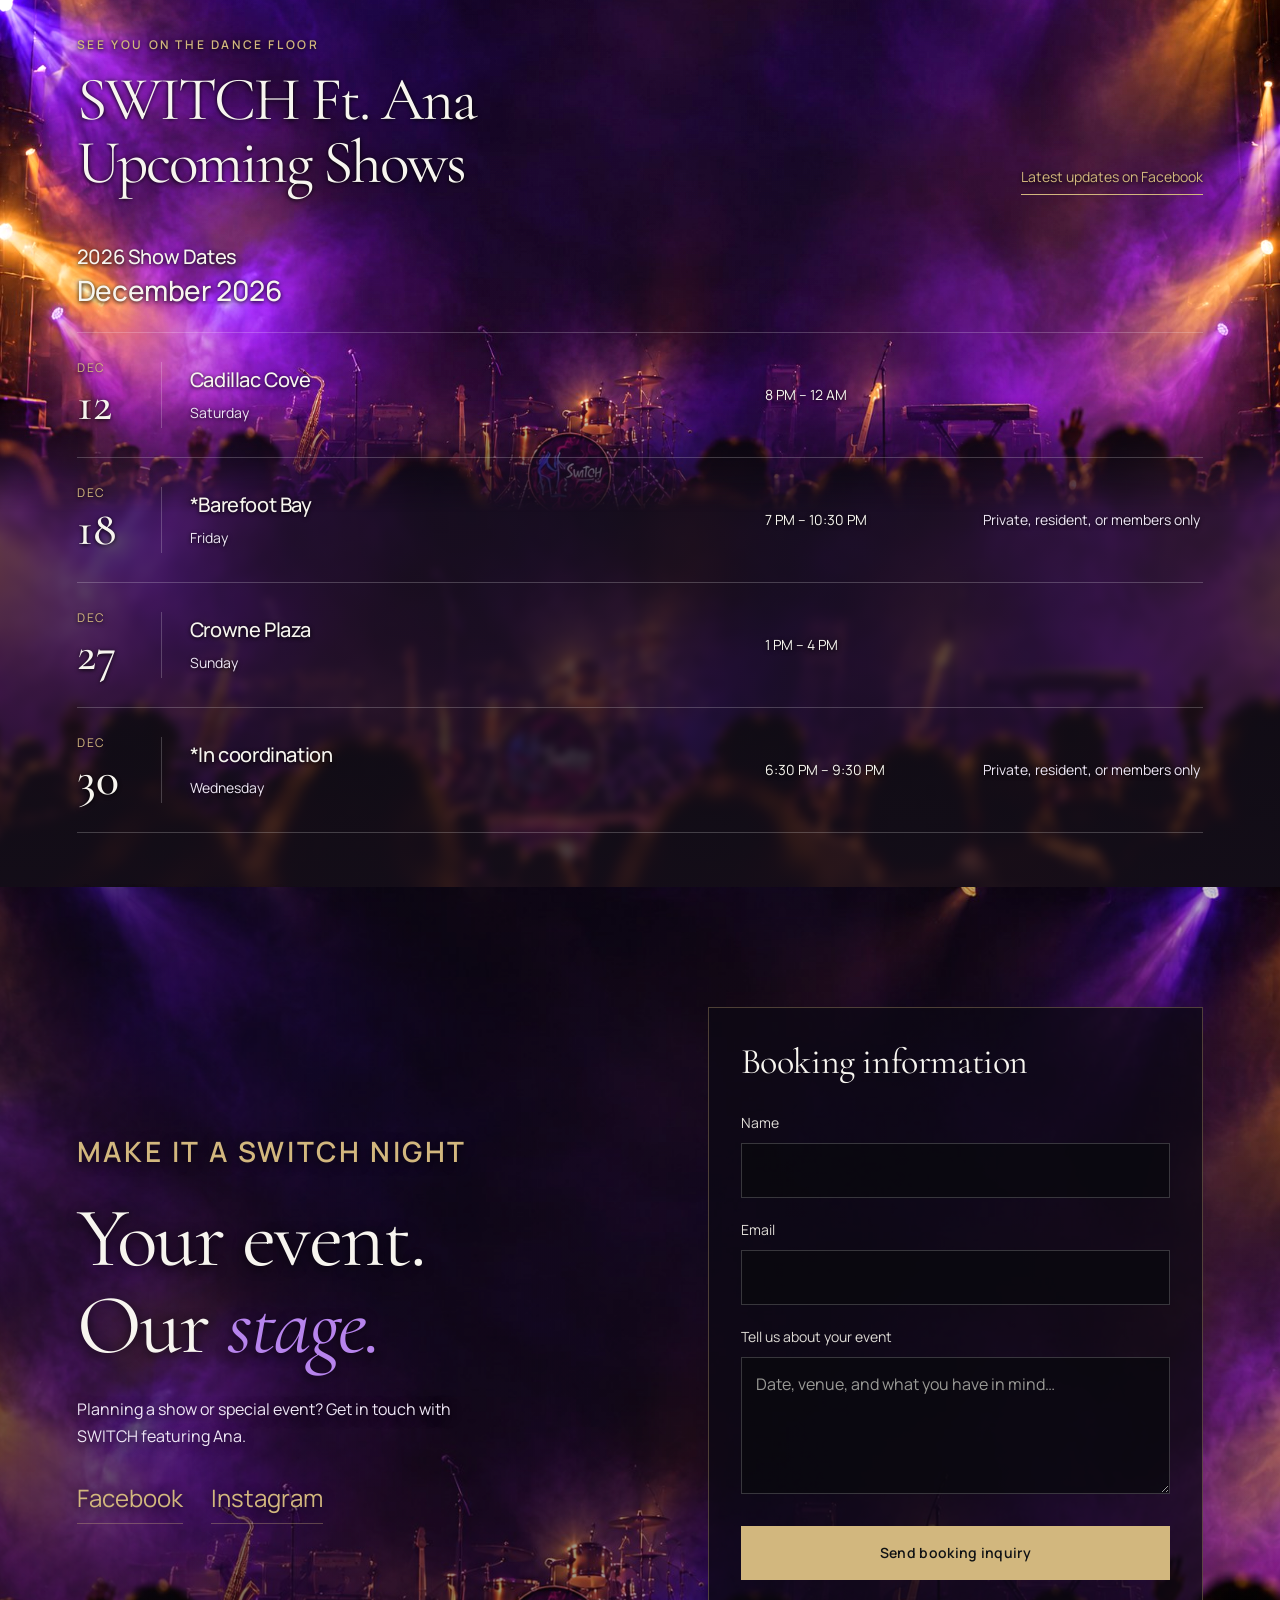
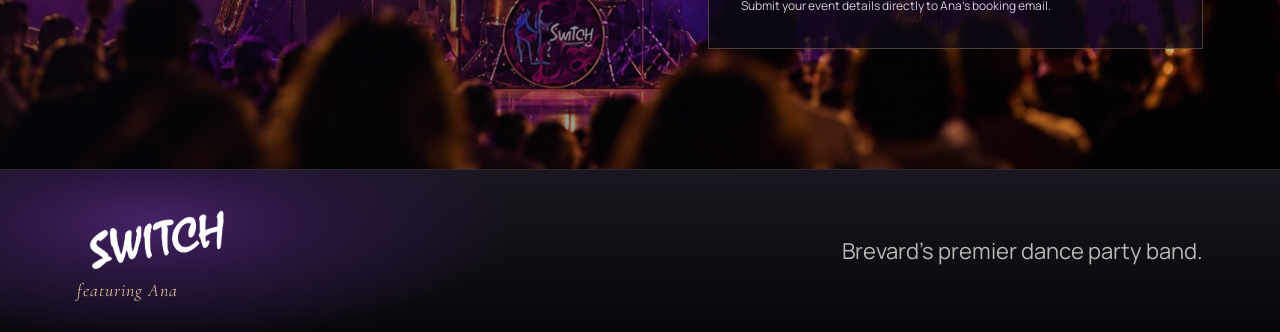
==== commit 0b843227: "Blend the homepage mist into Meet the Band" ====
--- a/index.html
+++ b/index.html
@@ -101,7 +101,7 @@
   content: "";
   position: absolute;
   inset: -48px -10%;
-  background: url("assets/home-stage-mist.webp") center top / max(100%, 950px) auto repeat-y;
+  background: url("assets/home-stage-mist.webp") center top / max(100%, 950px) 100% no-repeat;
   mix-blend-mode: screen;
   will-change: transform;
 }
@@ -110,8 +110,7 @@
     radial-gradient(ellipse at 18% 17%, #f4ae5366 0%, #d1833738 14%, transparent 33%),
     url("assets/home-stage-mist.webp");
   background-position: center, center top;
-  background-size: 100% 100%, max(100%, 950px) auto;
-  background-repeat: no-repeat, repeat-y;
+  background-size: 100% 100%, max(100%, 950px) 100%;
   background-blend-mode: color;
   opacity: .83;
   filter: saturate(1.6) brightness(1.12);
@@ -119,7 +118,8 @@
   animation: stage-mist-drift 22s ease-in-out -5.5s infinite;
 }
 .home-mist::after {
-  background-position: 38% 320px;
+  background-position: 38% top;
+  mask-image: linear-gradient(transparent, #000 24%);
   opacity: .54;
   filter: saturate(1.8) brightness(1.2);
   animation: stage-mist-drift 31s ease-in-out -12s infinite reverse;
@@ -130,7 +130,7 @@
 }
 @media (max-width: 700px) {
   .home-mist::before { background-position: center, left top; }
-  .home-mist::after { background-position: right 310px; }
+  .home-mist::after { background-position: right top; }
 }
 @media (prefers-reduced-motion: reduce) {
   .home-mist::before,
